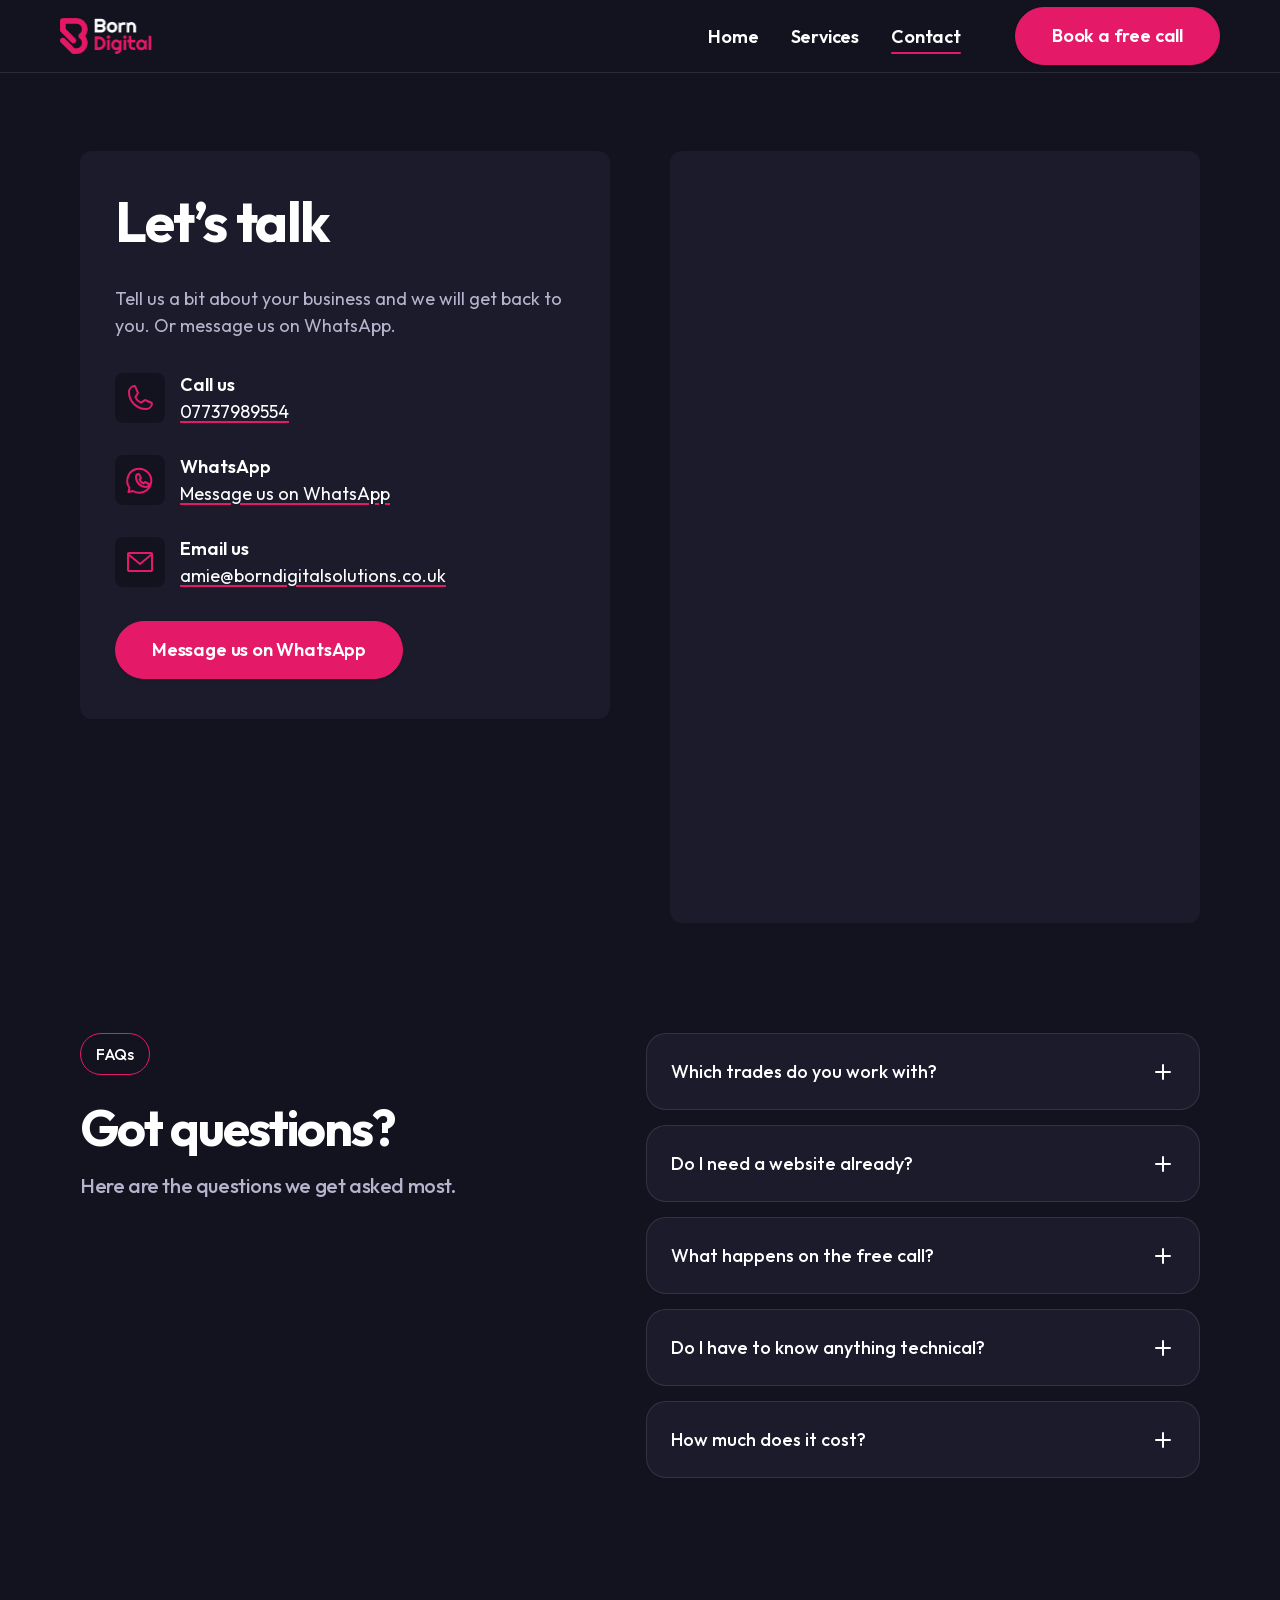
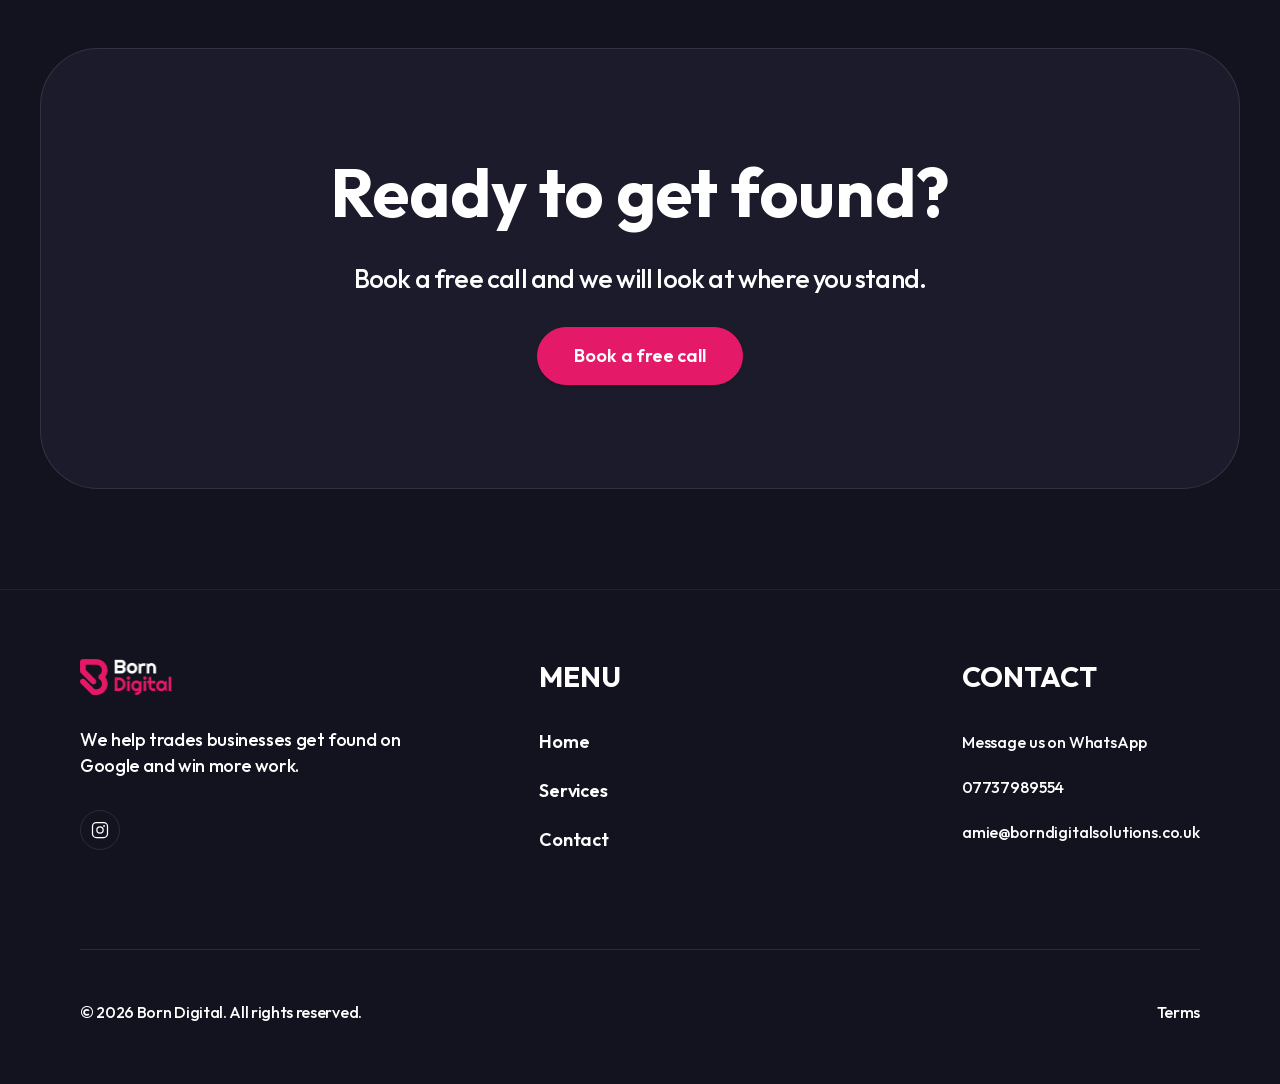
==== contact.html @ 39cf31b4 "Add files via upload" ====
<!doctype html>
<html lang="en-GB">
<head>
  <meta charset="utf-8">
  <meta name="viewport" content="width=device-width, initial-scale=1">
  <title>Contact | Born Digital</title>
  <meta name="description" content="Tell us a bit about your business and we will get back to you. Or message us on WhatsApp.">
  <link rel="canonical" href="https://borndigitalsolutions.co.uk/contact.html">
  <meta name="theme-color" content="#131320">

  <link rel="icon" href="favicon.ico" sizes="48x48">
  <link rel="icon" type="image/png" sizes="32x32" href="favicon-32x32.png">
  <link rel="icon" type="image/png" sizes="16x16" href="favicon-16x16.png">
  <link rel="apple-touch-icon" sizes="180x180" href="apple-touch-icon.png">
  <link rel="manifest" href="site.webmanifest">

  <meta property="og:type" content="website">
  <meta property="og:site_name" content="Born Digital">
  <meta property="og:locale" content="en_GB">
  <meta property="og:title" content="Contact | Born Digital">
  <meta property="og:description" content="Tell us a bit about your business and we will get back to you. Or message us on WhatsApp.">
  <meta property="og:url" content="https://borndigitalsolutions.co.uk/contact.html">
  <meta property="og:image" content="https://borndigitalsolutions.co.uk/images/og-image.png">
  <meta property="og:image:width" content="1200">
  <meta property="og:image:height" content="630">
  <meta property="og:image:alt" content="Born Digital logo on a navy background">
  <meta name="twitter:card" content="summary_large_image">
  <meta name="twitter:title" content="Contact | Born Digital">
  <meta name="twitter:description" content="Tell us a bit about your business and we will get back to you. Or message us on WhatsApp.">
  <meta name="twitter:image" content="https://borndigitalsolutions.co.uk/images/og-image.png">
  <meta name="twitter:image:alt" content="Born Digital logo on a navy background">

  <link rel="preload" href="fonts/outfit-latin.woff2" as="font" type="font/woff2" crossorigin>
  <link rel="stylesheet" href="css/style.css">
  <script>document.documentElement.classList.add("js");</script>
</head>
<body>
<a class="skip-link" href="#main">Skip to content</a>

<header class="site-header">
  <div class="site-header__bar">
    <a class="logo" href="index.html" aria-label="Born Digital home">
      <img src="images/logo-white.png" alt="Born Digital" width="95" height="36">
    </a>
    <nav class="site-nav" aria-label="Main">
      <ul class="site-nav__links">
          <li><a href="index.html">Home</a></li>
          <li><a href="services.html">Services</a></li>
          <li><a href="contact.html" aria-current="page">Contact</a></li>
      </ul>
      <a class="btn" href="contact.html">Book a free call</a>
    </nav>
    <button class="menu-toggle" type="button" aria-expanded="false" aria-controls="mobile-menu" aria-label="Open menu">
      <span></span><span></span><span></span>
    </button>
  </div>
  <nav class="mobile-menu" id="mobile-menu" aria-label="Main" hidden>
    <a href="index.html">Home</a>
          <a href="services.html">Services</a>
          <a href="contact.html" aria-current="page">Contact</a>
    <a class="btn" href="contact.html">Book a free call</a>
  </nav>
</header>

<main id="main">
  <section class="contact" aria-labelledby="contact-title">
    <div class="container contact__inner">
      <div class="contact-card reveal">
        <h1 id="contact-title">Let’s talk</h1>
        <p class="contact-card__intro">Tell us a bit about your business and we will get back to you. Or message us on WhatsApp.</p>
        <ul class="contact-list">
          <li>
            <span class="icon-chip"><svg class="icon" viewBox="0 0 256 256" aria-hidden="true" focusable="false"><path d="M92.5 124.8a83.6 83.6 0 0 0 39 38.9 8 8 0 0 0 7.9-.6l25-16.7a8 8 0 0 1 7.6-.7l46.8 20.1a8 8 0 0 1 4.8 8.3A48 48 0 0 1 176 216 136 136 0 0 1 40 80a48 48 0 0 1 41.9-47.6 8 8 0 0 1 8.3 4.8l20.1 46.9a8 8 0 0 1-.6 7.5L93 117a8 8 0 0 0-.5 7.8Z"/></svg></span>
            <span><strong>Call us</strong><a class="text-link" href="tel:+447737989554">07737989554</a></span>
          </li>
          <li>
            <span class="icon-chip"><svg class="icon" viewBox="0 0 256 256" aria-hidden="true" focusable="false"><path d="M72 216l-36 8 8-34A96 96 0 1 1 72 216Z"/><path d="M96 104a24 24 0 0 1 24-24l16 32-12 12a52 52 0 0 0 32 32l12-12 32 16a24 24 0 0 1-24 24 80 80 0 0 1-80-80Z"/></svg></span>
            <span><strong>WhatsApp</strong><a class="text-link" href="https://wa.me/447737989554" target="_blank" rel="noopener">Message us on WhatsApp</a></span>
          </li>
          <li>
            <span class="icon-chip"><svg class="icon" viewBox="0 0 256 256" aria-hidden="true" focusable="false"><rect x="32" y="56" width="192" height="144" rx="8"/><polyline points="224 64 128 144 32 64"/></svg></span>
            <span><strong>Email us</strong><a class="text-link" href="mailto:amie@borndigitalsolutions.co.uk">amie@borndigitalsolutions.co.uk</a></span>
          </li>
        </ul>
        <a class="btn" href="https://wa.me/447737989554" target="_blank" rel="noopener">Message us on WhatsApp</a>
      </div>
      <div class="form-panel reveal" id="form">
        <h2 class="visually-hidden">Send us your details</h2>
        <div class="form-embed">
<iframe src="https://api.leadconnectorhq.com/widget/form/FDfAB7ZY7MoPbOo5Hfqr" style="width:100%;height:100%;border:none;border-radius:8px" id="inline-FDfAB7ZY7MoPbOo5Hfqr" data-layout="{'id':'INLINE'}" data-trigger-type="alwaysShow" data-trigger-value="" data-activation-type="alwaysActivated" data-activation-value="" data-deactivation-type="neverDeactivate" data-deactivation-value="" data-form-name="Born Digital Contact Form" data-height="undefined" data-layout-iframe-id="inline-FDfAB7ZY7MoPbOo5Hfqr" data-form-id="FDfAB7ZY7MoPbOo5Hfqr" data-cookie-consent="true" data-cookie-consent-provider="auto" title="Born Digital Contact Form"></iframe>
<script src="https://link.msgsndr.com/js/form_embed.js"></script>
        </div>
      </div>
    </div>
  </section>

  <section class="faq" aria-labelledby="faq-title">
    <div class="container faq__inner">
      <div class="faq__head reveal">
        <span class="pill">FAQs</span>
        <h2 id="faq-title">Got questions?</h2>
        <p>Here are the questions we get asked most.</p>
      </div>
      <div class="accordion reveal">
        <div class="accordion__item">
          <h3>
            <button class="accordion__button" type="button" aria-expanded="true" aria-controls="contact-faq-1" id="contact-faq-btn-1">
              <span>Which trades do you work with?</span><span class="accordion__icon" aria-hidden="true"></span>
            </button>
          </h3>
          <div class="accordion__panel is-open" id="contact-faq-1" role="region" aria-labelledby="contact-faq-btn-1">
            <div><p>Mainly plumbers, heating engineers and electricians.</p></div>
          </div>
        </div>
        <div class="accordion__item">
          <h3>
            <button class="accordion__button" type="button" aria-expanded="true" aria-controls="contact-faq-2" id="contact-faq-btn-2">
              <span>Do I need a website already?</span><span class="accordion__icon" aria-hidden="true"></span>
            </button>
          </h3>
          <div class="accordion__panel is-open" id="contact-faq-2" role="region" aria-labelledby="contact-faq-btn-2">
            <div><p>No. If you have one that is not working for you, we can improve it. If you do not have one, we can build it.</p></div>
          </div>
        </div>
        <div class="accordion__item">
          <h3>
            <button class="accordion__button" type="button" aria-expanded="true" aria-controls="contact-faq-3" id="contact-faq-btn-3">
              <span>What happens on the free call?</span><span class="accordion__icon" aria-hidden="true"></span>
            </button>
          </h3>
          <div class="accordion__panel is-open" id="contact-faq-3" role="region" aria-labelledby="contact-faq-btn-3">
            <div><p>We talk about your business, your area and where enquiries are getting lost. You will know what to fix first, whether you work with us or not.</p></div>
          </div>
        </div>
        <div class="accordion__item">
          <h3>
            <button class="accordion__button" type="button" aria-expanded="true" aria-controls="contact-faq-4" id="contact-faq-btn-4">
              <span>Do I have to know anything technical?</span><span class="accordion__icon" aria-hidden="true"></span>
            </button>
          </h3>
          <div class="accordion__panel is-open" id="contact-faq-4" role="region" aria-labelledby="contact-faq-btn-4">
            <div><p>No. We handle the tech. You carry on doing what you are good at.</p></div>
          </div>
        </div>
        <div class="accordion__item">
          <h3>
            <button class="accordion__button" type="button" aria-expanded="true" aria-controls="contact-faq-5" id="contact-faq-btn-5">
              <span>How much does it cost?</span><span class="accordion__icon" aria-hidden="true"></span>
            </button>
          </h3>
          <div class="accordion__panel is-open" id="contact-faq-5" role="region" aria-labelledby="contact-faq-btn-5">
            <div><p>It depends on your trade and area. We will talk you through it on the call.</p></div>
          </div>
        </div>
      </div>
    </div>
  </section>

  <section class="cta" aria-labelledby="cta-title">
    <div class="cta__box reveal">
      <h2 id="cta-title">Ready to get found?</h2>
      <p>Book a free call and we will look at where you stand.</p>
      <a class="btn" href="contact.html">Book a free call</a>
    </div>
  </section>
</main>

<footer class="site-footer">
  <div class="container">
    <div class="site-footer__top">
      <div class="site-footer__brand">
        <a class="logo" href="index.html" aria-label="Born Digital home">
          <img src="images/logo-white.png" alt="Born Digital" width="95" height="36" loading="lazy">
        </a>
        <p>We help trades businesses get found on Google and win more work.</p>
        <a class="social-link" href="https://www.instagram.com/borndigitalsolutions/" target="_blank" rel="noopener" aria-label="Born Digital on Instagram (opens in a new tab)"><svg class="icon" viewBox="0 0 256 256" aria-hidden="true" focusable="false"><rect x="32" y="32" width="192" height="192" rx="48"/><circle cx="128" cy="128" r="40"/><circle cx="180" cy="76" r="4" fill="currentColor"/></svg></a>
      </div>
      <div class="site-footer__cols">
        <div class="footer-col">
          <h2>Menu</h2>
          <ul>
            <li><a href="index.html">Home</a></li>
            <li><a href="services.html">Services</a></li>
            <li><a href="contact.html">Contact</a></li>
          </ul>
        </div>
        <div class="footer-col footer-col--contact">
          <h2>Contact</h2>
          <ul>
            <li><a href="https://wa.me/447737989554" target="_blank" rel="noopener">Message us on WhatsApp</a></li>
            <li><a href="tel:+447737989554">07737989554</a></li>
            <li><a href="mailto:amie@borndigitalsolutions.co.uk">amie@borndigitalsolutions.co.uk</a></li>
          </ul>
        </div>
      </div>
    </div>
    <div class="site-footer__bottom">
      <p>&copy; 2026 Born Digital. All rights reserved.</p>
      <ul class="site-footer__legal">
        <li><a href="terms.html">Terms</a></li>
      </ul>
    </div>
  </div>
</footer>

<script src="js/main.js" defer></script>
</body>
</html>
---- css/style.css ----
/* ==========================================================================
   Born Digital
   Colours and fonts first, then layout, components and pages.
   ========================================================================== */

:root {
  /* Brand colours */
  --navy: #131320;          /* main background */
  --navy-light: #1b1b2b;    /* cards and alternate sections */
  --pink: #e41967;          /* buttons, accents, highlights */
  --pink-hover: #c4145a;    /* button hover */
  --pink-soft: rgba(228, 25, 103, 0.14); /* icon chips and tinted panels */
  --cream: #f6f3ef;         /* light text areas */
  --white: #ffffff;         /* main text */
  --muted: #b8b3cc;         /* secondary text on navy */
  --border: rgba(255, 255, 255, 0.1);

  /* Layout */
  --content-max: 1280px;
  --gutter: 80px;
  --header-height: 72px;

  /* Type */
  --font: "Outfit", system-ui, -apple-system, "Segoe UI", sans-serif;

  /* Motion */
  --ease: cubic-bezier(0.22, 1, 0.36, 1);
}

/* Outfit, self-hosted (variable font, weights 100 to 900) */
@font-face {
  font-family: "Outfit";
  font-style: normal;
  font-weight: 100 900;
  font-display: swap;
  src: url("../fonts/outfit-latin.woff2") format("woff2");
  unicode-range: U+0000-00FF, U+0131, U+0152-0153, U+02BB-02BC, U+02C6, U+02DA, U+02DC, U+0304, U+0308, U+0329, U+2000-206F, U+20AC, U+2122, U+2191, U+2193, U+2212, U+2215, U+FEFF, U+FFFD;
}
@font-face {
  font-family: "Outfit";
  font-style: normal;
  font-weight: 100 900;
  font-display: swap;
  src: url("../fonts/outfit-latin-ext.woff2") format("woff2");
  unicode-range: U+0100-02BA, U+02BD-02C5, U+02C7-02CC, U+02CE-02D7, U+02DD-02FF, U+1D00-1DBF, U+1E00-1E9F, U+1EF2-1EFF, U+2020, U+20A0-20AB, U+20AD-20C4, U+2113, U+2C60-2C7F, U+A720-A7FF;
}

/* ---------- Base ---------- */

*,
*::before,
*::after { box-sizing: border-box; }

html {
  -webkit-text-size-adjust: 100%;
  scroll-padding-top: calc(var(--header-height) + 16px);
}

body {
  margin: 0;
  background: var(--navy);
  color: var(--white);
  font-family: var(--font);
  font-size: 18px;
  line-height: 1.5;
  -webkit-font-smoothing: antialiased;
  -moz-osx-font-smoothing: grayscale;
  overflow-x: hidden;
}

img,
svg { display: block; max-width: 100%; }

h1, h2, h3, p, ul { margin: 0; }
ul { padding: 0; list-style: none; }

a { color: inherit; }

:focus-visible {
  outline: 3px solid var(--cream);
  outline-offset: 3px;
  border-radius: 6px;
}

.icon {
  width: 1em;
  height: 1em;
  flex: none;
  fill: none;
  stroke: currentColor;
  stroke-width: 16;
  stroke-linecap: round;
  stroke-linejoin: round;
}

.visually-hidden {
  position: absolute !important;
  width: 1px;
  height: 1px;
  overflow: hidden;
  clip: rect(0 0 0 0);
  white-space: nowrap;
}

.skip-link {
  position: absolute;
  left: 16px;
  top: -100px;
  z-index: 100;
  padding: 12px 20px;
  border-radius: 39px;
  background: var(--pink);
  color: var(--white);
  font-weight: 600;
  text-decoration: none;
}
.skip-link:focus { top: 12px; }

.container {
  width: 100%;
  max-width: calc(var(--content-max) + var(--gutter) * 2);
  margin: 0 auto;
  padding-left: var(--gutter);
  padding-right: var(--gutter);
}

/* ---------- Buttons ---------- */

.btn {
  display: inline-flex;
  align-items: center;
  justify-content: center;
  gap: 10px;
  padding: 16px 36px;
  border: 1px solid var(--pink);
  border-radius: 39px;
  background: var(--pink);
  color: var(--white);
  font: 600 18px/24px var(--font);
  letter-spacing: -0.01em;
  text-decoration: none;
  white-space: nowrap;
  box-shadow: 0 1px 2px rgba(3, 3, 13, 0.03), 0 1px 3px rgba(3, 3, 13, 0.1);
  transition: background-color 0.25s var(--ease), border-color 0.25s var(--ease), transform 0.25s var(--ease);
  cursor: pointer;
}
.btn:hover {
  background: var(--pink-hover);
  border-color: var(--pink-hover);
}
.btn:active { transform: scale(0.98); }

.btn--secondary {
  background: var(--navy-light);
  border-color: var(--border);
}
.btn--secondary:hover {
  background: var(--navy-light);
  border-color: var(--pink);
}

.btn-row {
  display: flex;
  flex-wrap: wrap;
  justify-content: center;
  gap: 12px;
}

/* ---------- Pill label ---------- */

.pill {
  display: inline-flex;
  align-items: center;
  padding: 12px 15px;
  border: 1px solid var(--pink);
  border-radius: 60px;
  color: var(--white);
  font-size: 16px;
  font-weight: 500;
  line-height: 1;
  letter-spacing: -0.02em;
}

/* ---------- Header ---------- */

.site-header {
  position: sticky;
  top: 0;
  z-index: 50;
  background: var(--navy);
  border-bottom: 1px solid var(--border);
}

.site-header__bar {
  display: flex;
  align-items: center;
  justify-content: space-between;
  gap: 24px;
  height: var(--header-height);
  padding: 0 60px;
  max-width: 1440px;
  margin: 0 auto;
}

.logo { display: inline-flex; border-radius: 6px; }
.logo img { height: 36px; width: auto; }

.site-nav {
  display: flex;
  align-items: center;
  gap: 54px;
}
.site-nav__links {
  display: flex;
  gap: 32px;
}
.site-nav__links a {
  position: relative;
  font-size: 18px;
  font-weight: 600;
  letter-spacing: -0.01em;
  text-decoration: none;
  padding: 4px 0;
}
.site-nav__links a::after {
  content: "";
  position: absolute;
  left: 0;
  right: 0;
  bottom: -2px;
  height: 2px;
  border-radius: 2px;
  background: var(--pink);
  transform: scaleX(0);
  transform-origin: left;
  transition: transform 0.3s var(--ease);
}
.site-nav__links a:hover::after,
.site-nav__links a[aria-current="page"]::after { transform: scaleX(1); }

.menu-toggle {
  display: none;
  position: relative;
  width: 40px;
  height: 40px;
  padding: 0;
  border: 1px solid var(--border);
  border-radius: 8px;
  background: var(--navy-light);
  cursor: pointer;
}
.menu-toggle span {
  position: absolute;
  left: 11px;
  right: 11px;
  height: 2px;
  border-radius: 2px;
  background: var(--white);
  transition: transform 0.3s var(--ease), opacity 0.2s;
}
.menu-toggle span:nth-child(1) { top: 13px; }
.menu-toggle span:nth-child(2) { top: 19px; }
.menu-toggle span:nth-child(3) { top: 25px; }
.menu-toggle[aria-expanded="true"] span:nth-child(1) { transform: translateY(6px) rotate(45deg); }
.menu-toggle[aria-expanded="true"] span:nth-child(2) { opacity: 0; }
.menu-toggle[aria-expanded="true"] span:nth-child(3) { transform: translateY(-6px) rotate(-45deg); }

.mobile-menu {
  position: fixed;
  inset: var(--header-height) 0 0 0;
  z-index: 49;
  display: flex;
  flex-direction: column;
  align-items: stretch;
  padding: 40px 0;
  background: var(--navy);
  overflow-y: auto;
}
.mobile-menu[hidden] { display: none; }
.mobile-menu a:not(.btn) {
  display: block;
  padding: 24px 20px;
  border-bottom: 1px solid var(--border);
  font-size: 40px;
  font-weight: 700;
  line-height: 1;
  letter-spacing: 0.01em;
  text-align: center;
  text-transform: uppercase;
  text-decoration: none;
}
.mobile-menu a:not(.btn)[aria-current="page"] { color: var(--pink); }
.mobile-menu .btn { align-self: center; margin-top: 40px; }

/* ---------- Hero ---------- */

.hero {
  display: flex;
  align-items: center;
  justify-content: center;
  min-height: calc(800px - var(--header-height));
  padding: 60px 0 80px;
  text-align: center;
}
.hero__content {
  display: flex;
  flex-direction: column;
  align-items: center;
  gap: 26px;
}
.hero__title {
  font-size: 72px;
  font-weight: 700;
  line-height: 1.05;
  letter-spacing: -0.03em;
}
.hero__title .line { display: block; }
.highlight {
  display: inline-block;
  padding: 0.02em 0.26em 0.1em;
  border-radius: 999px;
  background: var(--pink);
  color: var(--white);
  font-size: 0.92em;
  line-height: 1.1;
}
.hero__text {
  max-width: 760px;
  color: var(--muted);
  font-size: 22px;
  font-weight: 500;
  line-height: 1.3;
  letter-spacing: -0.01em;
  text-wrap: pretty;
}
.hero--compact .hero__text { max-width: 420px; }
.hero .btn-row { margin-top: 6px; }

/* ---------- Sections ---------- */

.section { padding: 60px 0 40px; }
.section--alt { background: var(--navy-light); }

.section-head {
  display: flex;
  flex-direction: column;
  align-items: flex-start;
  gap: 24px;
  margin-bottom: 76px;
}
.section-head__row {
  display: flex;
  align-items: flex-end;
  justify-content: space-between;
  gap: 16px;
  width: 100%;
}
.section-head h2 {
  max-width: 500px;
  font-size: 56px;
  font-weight: 700;
  line-height: 1.25;
  letter-spacing: -0.02em;
}
.section-head p {
  max-width: 550px;
  color: var(--muted);
  font-size: 20px;
  font-weight: 500;
  line-height: 1.4;
  letter-spacing: -0.02em;
  text-align: right;
  text-wrap: pretty;
}

/* ---------- Home: service cards (tilted 2x2) ---------- */

.offer-grid {
  display: grid;
  grid-template-columns: repeat(2, 1fr);
  gap: 53px 32px;
  padding: 0 20px;
}
.offer-card {
  display: flex;
  flex-direction: column;
  align-items: flex-start;
  padding: 37px 30px 45px;
  border: 1px solid var(--border);
  border-radius: 20px;
  background: var(--navy-light);
  box-shadow: 0 30px 50px rgba(0, 0, 0, 0.25);
  text-decoration: none;
  transform: rotate(var(--tilt, 0deg));
  transition: transform 0.4s var(--ease), border-color 0.3s var(--ease);
}
.offer-card:hover {
  border-color: rgba(228, 25, 103, 0.5);
  transform: rotate(var(--tilt, 0deg)) translateY(-6px);
}
.offer-card:nth-child(1) { --tilt: -4deg; }
.offer-card:nth-child(3) { --tilt: 4deg; }
.offer-card:nth-child(4) { --tilt: 4deg; }

.icon-chip {
  display: inline-flex;
  align-items: center;
  justify-content: center;
  border-radius: 12px;
  background: var(--pink-soft);
  color: var(--pink);
}
.offer-card .icon-chip { width: 56px; height: 56px; font-size: 32px; }
.offer-card h3 {
  margin-top: 34px;
  font-size: 26px;
  font-weight: 700;
  line-height: 1;
  letter-spacing: -0.02em;
}
.offer-card p {
  margin-top: 17px;
  color: var(--muted);
  font-size: 18px;
  line-height: 1.4;
  letter-spacing: -0.02em;
}

/* ---------- Home: how it works ---------- */

.steps {
  display: grid;
  grid-template-columns: repeat(3, 1fr);
  gap: 53px 34px;
  padding-top: 60px;
}
.step {
  position: relative;
  display: flex;
  flex-direction: column;
  min-height: 531px;
  padding: 17px 17px 40px;
  border-radius: 39px;
  background: var(--navy-light);
  transform: rotate(var(--tilt, 0deg));
}
.step:nth-child(1) { --tilt: -2deg; }
.step:nth-child(3) { --tilt: 2deg; }

/* Number tab with curved shoulders */
.step__tab {
  position: absolute;
  left: 50%;
  bottom: 100%;
  width: 112px;
  height: 55px;
  margin-bottom: -1px;
  transform: translateX(-50%);
  display: flex;
  align-items: center;
  justify-content: center;
  border-radius: 22px 22px 0 0;
  background: var(--navy-light);
  color: var(--pink);
  font-size: 24px;
  font-weight: 600;
}
.step__tab::before,
.step__tab::after {
  content: "";
  position: absolute;
  bottom: 0;
  width: 24px;
  height: 24px;
}
.step__tab::before {
  right: 100%;
  background: radial-gradient(circle at 0 0, transparent 23.5px, var(--navy-light) 24px);
}
.step__tab::after {
  left: 100%;
  background: radial-gradient(circle at 100% 0, transparent 23.5px, var(--navy-light) 24px);
}

.mock {
  display: flex;
  height: 290px;
  padding: 14px;
  border-radius: 28px;
  background: var(--pink-soft);
}
.mock__ui {
  display: flex;
  flex: 1;
  flex-direction: column;
  gap: 11px;
  padding: 14px 16px;
  border: 1px solid var(--border);
  border-radius: 22px;
  background: var(--navy-light);
  font-size: 13px;
  line-height: 1.3;
  overflow: hidden;
}
.mock__head {
  display: flex;
  align-items: center;
  justify-content: space-between;
  min-height: 28px;
}
.mock__title {
  display: flex;
  align-items: center;
  gap: 8px;
  font-size: 15px;
  font-weight: 600;
}
.mock__title .icon { color: var(--pink); font-size: 20px; }
.mock__divider { height: 1px; background: var(--border); flex: none; }
.mock__label { color: var(--muted); font-size: 12px; }
.mock__row {
  display: flex;
  align-items: center;
  justify-content: space-between;
  gap: 10px;
}
.mock__row-name {
  display: flex;
  align-items: center;
  gap: 8px;
  font-weight: 500;
}
.mock__row-name .icon { color: var(--pink); font-size: 20px; }
.mock__bar {
  height: 22px;
  border-radius: 8px;
  background: var(--pink-soft);
}
.mock__badge {
  display: inline-flex;
  align-items: center;
  gap: 6px;
  padding: 3px 9px;
  border-radius: 20px;
  background: var(--pink-soft);
  color: var(--cream);
  font-size: 11px;
  font-weight: 500;
}
.mock__badge::before {
  content: "";
  width: 5px;
  height: 5px;
  border-radius: 50%;
  background: var(--pink);
}
.mock__placeholder {
  width: 50px;
  height: 25px;
  border-radius: 20px;
  background: var(--pink-soft);
}
.mock__button {
  display: flex;
  align-items: center;
  justify-content: center;
  gap: 12px;
  margin-top: auto;
  padding: 9px 16px;
  border-radius: 8px;
  background: var(--pink);
  font-weight: 500;
}
.mock__button .icon { font-size: 16px; fill: currentColor; stroke: none; }
.mock__person {
  display: flex;
  align-items: center;
  gap: 10px;
}
.mock__person .icon-chip { width: 30px; height: 30px; border-radius: 8px; font-size: 18px; }
.mock__person strong { display: block; font-size: 13px; font-weight: 600; }
.mock__person small { display: block; color: var(--muted); font-size: 11px; }
.mock__action {
  display: inline-flex;
  padding: 6px;
  border-radius: 8px;
  background: var(--pink-soft);
  color: var(--cream);
  font-size: 16px;
}
.mock__progress {
  display: flex;
  align-items: center;
  gap: 10px;
}
.mock__progress .icon { color: var(--pink); font-size: 22px; }
.mock__track {
  flex: 1;
  max-width: 75%;
  height: 19px;
  border-radius: 10px;
  background: var(--pink-soft);
  overflow: hidden;
}
.mock__fill { width: 81%; height: 100%; border-radius: 10px; background: var(--pink); }
.mock__muted-icon { color: var(--muted); font-size: 18px; }
.mock__empty-check {
  width: 20px;
  height: 20px;
  border: 1.5px solid var(--border);
  border-radius: 50%;
}

.step__text {
  display: flex;
  flex-direction: column;
  gap: 18px;
  padding: 26px 14px 0;
  text-align: center;
}
.step__text h3 {
  font-size: 30px;
  font-weight: 700;
  line-height: 1.15;
  letter-spacing: -0.02em;
}
.step__text p {
  color: var(--cream);
  font-size: 16px;
  line-height: 1.45;
}

/* ---------- Home: about ---------- */

.about {
  padding: 100px 0;
  text-align: center;
}
.about__inner {
  display: flex;
  flex-direction: column;
  align-items: center;
  gap: 40px;
}
.about__head {
  display: flex;
  flex-direction: column;
  align-items: center;
  gap: 24px;
}
.about h2 {
  font-size: 40px;
  font-weight: 700;
  line-height: 1.1;
  letter-spacing: -0.02em;
}
.about p {
  max-width: 619px;
  margin-top: -8px;
  color: var(--muted);
  font-size: 20px;
  font-weight: 500;
  line-height: 1.4;
  letter-spacing: -0.02em;
}

/* ---------- FAQ ---------- */

.faq { padding: 60px 0 50px; }
.faq__inner {
  display: grid;
  grid-template-columns: 1fr 1fr;
  gap: 12px;
  align-items: start;
}
.faq__head {
  display: flex;
  flex-direction: column;
  align-items: flex-start;
  gap: 20px;
}
.faq__head h2 {
  font-size: 50px;
  font-weight: 700;
  line-height: 1.3;
  letter-spacing: -2px;
}
.faq__head p {
  max-width: 619px;
  margin-top: -8px;
  color: var(--muted);
  font-size: 20px;
  font-weight: 500;
  line-height: 1.4;
  letter-spacing: -0.02em;
}

.accordion {
  display: flex;
  flex-direction: column;
  gap: 15px;
}
.accordion__item {
  border: 1px solid var(--border);
  border-radius: 20px;
  background: var(--navy-light);
  transition: border-color 0.3s var(--ease);
}
.accordion__item:has(.accordion__button[aria-expanded="true"]) { border-color: rgba(228, 25, 103, 0.45); }
.accordion__item h3 { font: inherit; }
.accordion__button {
  display: flex;
  align-items: flex-start;
  justify-content: space-between;
  gap: 20px;
  width: 100%;
  padding: 24px;
  border: 0;
  border-radius: 20px;
  background: none;
  color: var(--white);
  font: 500 18px/1.5 var(--font);
  text-align: left;
  cursor: pointer;
}
.accordion__icon {
  position: relative;
  flex: none;
  width: 24px;
  height: 24px;
  margin-top: 2px;
}
.accordion__icon::before,
.accordion__icon::after {
  content: "";
  position: absolute;
  left: 4px;
  right: 4px;
  top: 11px;
  height: 2px;
  border-radius: 2px;
  background: var(--white);
  transition: transform 0.3s var(--ease);
}
.accordion__icon::after { transform: rotate(90deg); }
.accordion__button[aria-expanded="true"] .accordion__icon::after { transform: rotate(0deg); }

.accordion__panel {
  display: grid;
  grid-template-rows: 0fr;
  transition: grid-template-rows 0.35s var(--ease);
}
.accordion__panel.is-open { grid-template-rows: 1fr; }
.accordion__panel > div { overflow: hidden; }
.accordion__panel p {
  margin: 0 24px 24px;
  padding-top: 20px;
  border-top: 1px solid var(--border);
  color: var(--muted);
  font-size: 18px;
  font-weight: 500;
  line-height: 1.5;
}

/* ---------- Closing call to action ---------- */

.cta { padding: 120px 20px 100px; }
.cta__box {
  display: flex;
  flex-direction: column;
  align-items: center;
  gap: 28px;
  max-width: 1200px;
  margin: 0 auto;
  padding: 103px 40px;
  border: 1px solid var(--border);
  border-radius: 58px;
  background: var(--navy-light);
  text-align: center;
}
.cta h2 {
  font-size: 68px;
  font-weight: 700;
  line-height: 1.2;
  letter-spacing: -0.1px;
}
.cta p {
  max-width: 65%;
  font-size: 26px;
  font-weight: 500;
  line-height: 1.3;
  letter-spacing: -0.8px;
}
.cta .btn { margin-top: 4px; }

/* ---------- Footer ---------- */

.site-footer {
  padding: 69px 0 60px;
  border-top: 1px solid rgba(228, 25, 103, 0.2);
}
.site-footer__top {
  display: flex;
  justify-content: space-between;
  gap: 40px;
}
.site-footer__brand {
  display: flex;
  flex-direction: column;
  align-items: flex-start;
  gap: 32px;
  max-width: 348px;
}
.site-footer__brand p {
  font-size: 18px;
  font-weight: 500;
  line-height: 1.4;
  letter-spacing: -0.02em;
}
.social-link {
  display: inline-flex;
  align-items: center;
  justify-content: center;
  width: 40px;
  height: 40px;
  border: 1px solid var(--border);
  border-radius: 50%;
  font-size: 20px;
  transition: border-color 0.25s var(--ease), color 0.25s var(--ease);
}
.social-link:hover { border-color: var(--pink); color: var(--pink); }

.site-footer__cols {
  display: flex;
  justify-content: space-between;
  gap: 40px;
  width: 59%;
}
.footer-col h2 {
  margin-bottom: 32px;
  font-size: 28px;
  font-weight: 700;
  line-height: 1.3;
  text-transform: uppercase;
}
.footer-col ul {
  display: flex;
  flex-direction: column;
  gap: 22px;
}
.footer-col a {
  font-size: 18px;
  font-weight: 600;
  letter-spacing: -0.01em;
  text-decoration: none;
}
.footer-col a:hover { text-decoration: underline; text-decoration-color: var(--pink); text-underline-offset: 4px; }
.footer-col--contact ul { gap: 18px; }
.footer-col--contact a { font-size: 16px; font-weight: 500; }

.site-footer__bottom {
  display: flex;
  flex-wrap: wrap;
  justify-content: space-between;
  gap: 16px 40px;
  margin-top: 96px;
  padding-top: 50px;
  border-top: 1px solid var(--border);
  font-size: 16px;
  font-weight: 500;
  letter-spacing: -0.02em;
}
.site-footer__legal {
  display: flex;
  gap: 24px;
}
.site-footer__legal a { text-decoration: none; }
.site-footer__legal a:hover { text-decoration: underline; text-decoration-color: var(--pink); text-underline-offset: 4px; }

/* ---------- Services page: compact cards ---------- */

.service-grid {
  display: grid;
  grid-template-columns: repeat(2, 1fr);
  gap: 24px;
}
.service-card {
  display: flex;
  flex-direction: column;
  align-items: flex-start;
  gap: 20px;
  padding: 32px;
  border: 1px solid var(--border);
  border-radius: 24px;
  background: var(--navy-light);
}
.service-card .icon-chip { width: 52px; height: 52px; font-size: 32px; }
.service-card__text { display: flex; flex-direction: column; gap: 10px; }
.service-card h3 {
  font-size: 28px;
  font-weight: 700;
  line-height: 1.15;
  letter-spacing: -0.02em;
}
.service-card p {
  color: var(--muted);
  font-size: 18px;
  line-height: 1.45;
  letter-spacing: -0.01em;
  text-wrap: pretty;
}
.ticks {
  display: flex;
  flex-direction: column;
  gap: 10px;
}
.ticks li {
  display: flex;
  align-items: flex-start;
  gap: 10px;
  color: var(--cream);
  font-size: 16px;
  font-weight: 500;
  line-height: 1.4;
  letter-spacing: -0.01em;
}
.ticks .icon { margin-top: 1px; color: var(--pink); font-size: 20px; }

/* ---------- Contact page ---------- */

.contact { padding: 78px 0 50px; }
.contact__inner {
  display: grid;
  grid-template-columns: 1fr 1fr;
  gap: 60px;
  align-items: start;
}
.contact-card {
  display: flex;
  flex-direction: column;
  align-items: flex-start;
  gap: 32px;
  padding: 40px 35px;
  border-radius: 12px;
  background: var(--navy-light);
}
.contact-card h1 {
  font-size: 56px;
  font-weight: 700;
  line-height: 1.1;
  letter-spacing: -0.03em;
}
.contact-card__intro {
  color: var(--muted);
  font-size: 18px;
  line-height: 1.5;
}
.contact-list {
  display: flex;
  flex-direction: column;
  gap: 28px;
}
.contact-list li {
  display: flex;
  align-items: center;
  gap: 15px;
}
.contact-list .icon-chip {
  padding: 9px;
  border-radius: 8px;
  background: var(--navy);
  font-size: 32px;
}
.contact-list strong {
  display: block;
  font-size: 18px;
  font-weight: 600;
}
.text-link {
  color: var(--white);
  text-decoration: underline;
  text-decoration-color: var(--pink);
  text-decoration-thickness: 1.5px;
  text-underline-offset: 3px;
  overflow-wrap: anywhere;
}
.text-link:hover { color: var(--cream); text-decoration-color: var(--white); }

.form-panel {
  padding: 46px 36px;
  border-radius: 12px;
  background: var(--navy-light);
}
.form-embed {
  height: 680px;
}
.form-embed iframe { display: block; }

/* ---------- Legal pages ---------- */

.legal-hero {
  padding: 100px 0 40px;
  text-align: center;
}
.legal-hero .container {
  display: flex;
  flex-direction: column;
  align-items: center;
  gap: 24px;
}
.legal-hero h1 {
  font-size: 64px;
  font-weight: 700;
  line-height: 1.05;
  letter-spacing: -0.03em;
}
.legal-hero p { color: var(--muted); font-size: 18px; }

.prose {
  max-width: 820px;
  margin: 0 auto;
  padding: 48px 56px;
  border: 1px solid var(--border);
  border-radius: 24px;
  background: var(--navy-light);
}
.prose h2 {
  margin: 40px 0 14px;
  font-size: 28px;
  font-weight: 700;
  line-height: 1.2;
  letter-spacing: -0.02em;
}
.prose h2:first-child { margin-top: 0; }
.prose p,
.prose li {
  color: var(--cream);
  font-size: 18px;
  line-height: 1.6;
}
.prose p + p,
.prose p + ul,
.prose ul + p { margin-top: 14px; }
.prose ul {
  display: flex;
  flex-direction: column;
  gap: 8px;
  padding-left: 22px;
  list-style: disc;
}
.prose li::marker { color: var(--pink); }
.prose strong { color: var(--white); }
.prose a {
  color: var(--white);
  text-decoration-color: var(--pink);
  text-underline-offset: 3px;
  overflow-wrap: anywhere;
}
.legal-page { padding-bottom: 20px; }

/* ---------- Scroll reveal (only when JS runs and motion is allowed) ---------- */

@media (prefers-reduced-motion: no-preference) {
  .js .reveal {
    opacity: 0;
    translate: 0 28px;
    transition: opacity 0.8s var(--ease), translate 0.8s var(--ease);
  }
  .js .reveal.is-visible {
    opacity: 1;
    translate: 0 0;
  }
  .js .hero .reveal { transition-duration: 1s; }
}

@media (prefers-reduced-motion: reduce) {
  *,
  *::before,
  *::after {
    transition-duration: 0.01ms !important;
    animation-duration: 0.01ms !important;
    scroll-behavior: auto !important;
  }
}

/* ==========================================================================
   Responsive
   Breakpoints follow the Framer project: desktop 1200+, tablet 810 to 1199,
   phone below 810.
   ========================================================================== */

@media (max-width: 1439px) {
  .hero__title { font-size: 68px; }
}

@media (max-width: 1199px) {
  :root { --gutter: 40px; }

  .site-header__bar { padding: 0 var(--gutter); }
  .site-nav { display: none; }
  .menu-toggle { display: block; }

  .hero__title { font-size: 56px; }
  .hero__text { font-size: 20px; }

  .section-head { gap: 15px; margin-bottom: 64px; }
  .section-head h2 { max-width: 350px; font-size: 42px; line-height: 1.35; }
  .section-head p { font-size: 16px; }

  .offer-grid { gap: 40px 24px; padding: 0; }
  .offer-card:nth-child(1) { --tilt: 4deg; }
  .offer-card:nth-child(2) { --tilt: -4deg; }
  .offer-card:nth-child(3) { --tilt: 0deg; }

  .steps { gap: 53px 16px; }
  .step { min-height: 452px; padding: 17px 12px 40px; border-radius: 32px; }
  .mock { height: auto; min-height: 250px; padding: 10px; }
  .mock__ui { padding: 12px; font-size: 12px; }
  .step__text h3 { font-size: 24px; }
  .step__text p { font-size: 15px; }

  .about { padding: 80px 0; }

  .faq { padding: 20px 0 0; }
  .faq__inner { grid-template-columns: 1fr; gap: 59px; padding-top: 32px; padding-bottom: 32px; }

  .cta h2 { font-size: 56px; }
  .cta p { max-width: 80%; font-size: 22px; }

  .site-footer { padding: 60px 0 50px; }
  .site-footer__top { flex-direction: column; gap: 48px; }
  .site-footer__cols { width: 100%; }

  .contact__inner { grid-template-columns: 1fr; gap: 40px; }
  .form-embed { height: 680px; }
}

@media (max-width: 1023px) {
  :root { --gutter: 36px; }
}

@media (max-width: 809px) {
  :root { --gutter: 20px; }

  body { font-size: 16px; }

  .btn { padding: 14px 28px; font-size: 16px; }
  .pill { padding: 9px 13px; font-size: 14px; }

  .mobile-menu a:not(.btn) { font-size: 32px; padding: 20px; }

  .hero { min-height: 0; padding: 63px 0 70px; }
  .hero__content { gap: 16px; }
  .hero__title { font-size: 36px; }
  .hero__text { font-size: 16px; }
  .hero .btn-row { gap: 10px; margin-top: 4px; }
  .hero .btn { padding: 12px 20px; font-size: 15px; }

  .section { padding: 40px 0 30px; }
  .section-head { align-items: center; gap: 16px; margin-bottom: 46px; text-align: center; }
  .section-head__row { flex-direction: column; align-items: center; gap: 14px; }
  .section-head h2 { max-width: none; font-size: 32px; line-height: 1.2; }
  .section-head p { font-size: 17px; line-height: 1.3; text-align: center; }

  .offer-grid { grid-template-columns: 1fr; gap: 28px; padding: 0 6px; }
  .offer-card { padding: 28px 24px 32px; }
  .offer-card:nth-child(odd) { --tilt: -2deg; }
  .offer-card:nth-child(even) { --tilt: 2deg; }
  .offer-card h3 { margin-top: 24px; font-size: 24px; }
  .offer-card p { font-size: 16px; }

  .steps { grid-template-columns: 1fr; gap: 95px; }
  .step,
  .step:nth-child(1),
  .step:nth-child(3) { --tilt: 0deg; min-height: 0; padding: 17px 17px 32px; border-radius: 39px; }
  .mock { min-height: 270px; padding: 14px; }
  .mock__ui { padding: 14px 16px; font-size: 13px; }
  .step__text h3 { font-size: 26px; }
  .step__text p { font-size: 15px; }

  .about { padding: 60px 0; }
  .about__inner { gap: 32px; }
  .about__head { gap: 16px; }
  .about h2 { font-size: 32px; }
  .about p { font-size: 17px; line-height: 1.35; }

  .faq { padding: 40px 0 30px; }
  .faq__inner { gap: 46px; padding-top: 0; padding-bottom: 0; }
  .faq__head { align-items: center; text-align: center; }
  .faq__head h2 { font-size: 34px; letter-spacing: -1px; }
  .faq__head p { font-size: 17px; }
  .accordion { gap: 12px; }
  .accordion__item,
  .accordion__button { border-radius: 16px; }
  .accordion__button { padding: 18px; font-size: 16px; }
  .accordion__panel p { margin: 0 18px 18px; padding-top: 16px; font-size: 16px; }

  .cta { padding: 60px 20px 70px; }
  .cta__box { gap: 20px; padding: 60px 20px; border-radius: 32px; }
  .cta h2 { font-size: 34px; }
  .cta p { max-width: none; font-size: 17px; letter-spacing: -0.3px; }

  .site-footer { padding: 50px 0 40px; }
  .site-footer__cols { flex-direction: column; gap: 40px; }
  .footer-col h2 { margin-bottom: 20px; font-size: 24px; }
  .footer-col ul { gap: 16px; }
  .site-footer__bottom { flex-direction: column; margin-top: 48px; padding-top: 30px; font-size: 14px; }

  .service-grid { grid-template-columns: 1fr; gap: 16px; }
  .service-card { padding: 24px; gap: 16px; }
  .service-card h3 { font-size: 24px; }
  .service-card p { font-size: 16px; }

  .contact { padding: 40px 0 30px; }
  .contact-card { gap: 24px; padding: 28px 22px; }
  .contact-card h1 { font-size: 40px; }
  .contact-card__intro { font-size: 16px; }
  .contact-list { gap: 20px; }
  .contact-list .icon-chip { font-size: 26px; padding: 8px; }
  .contact-list strong { font-size: 16px; }
  .contact-list .text-link { font-size: 15px; }
  .form-panel { padding: 0; background: transparent; }
  .form-embed { height: 720px; }

  .legal-hero { padding: 60px 0 24px; }
  .legal-hero h1 { font-size: 40px; }
  .legal-hero p { font-size: 16px; }
  .prose { padding: 28px 22px; border-radius: 20px; }
  .prose h2 { margin-top: 32px; font-size: 22px; }
  .prose p,
  .prose li { font-size: 16px; }
}

@media (max-width: 380px) {
  .hero__title { font-size: 32px; }
  .contact-card h1 { font-size: 36px; }
}
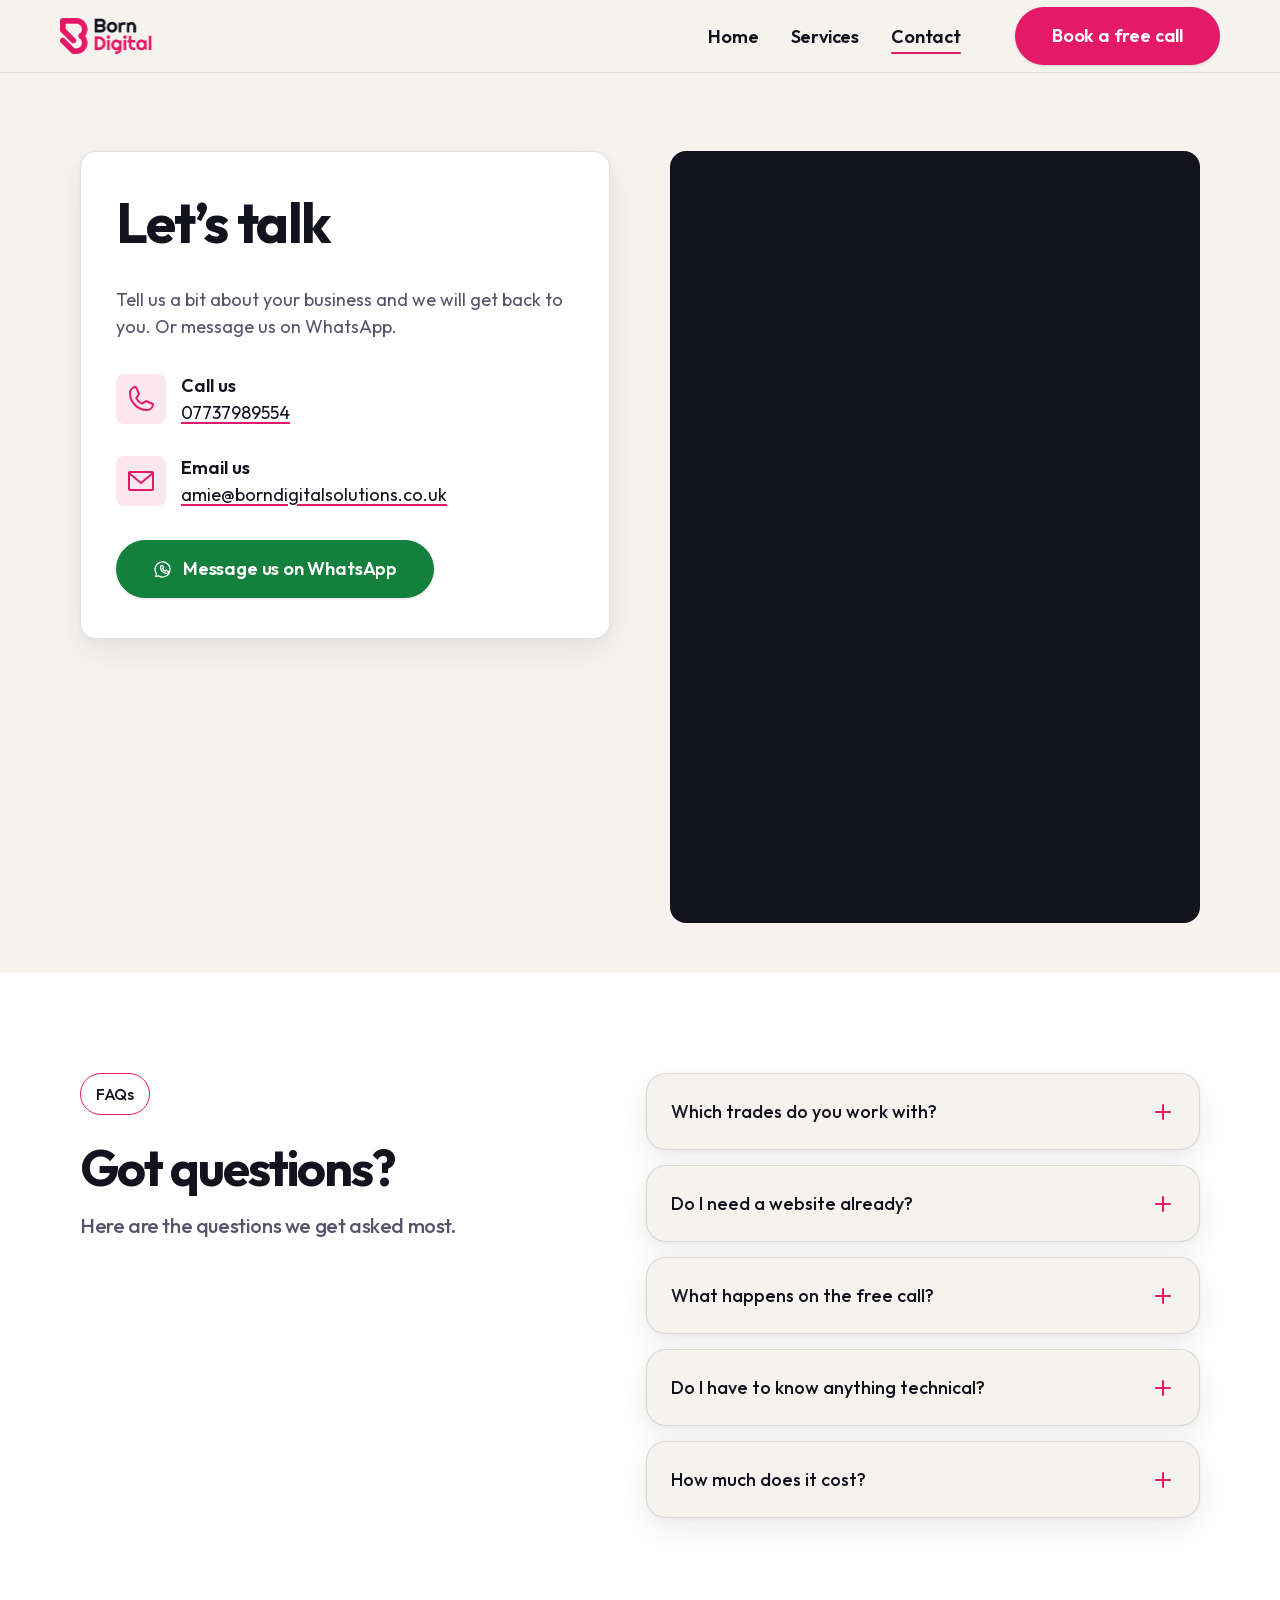
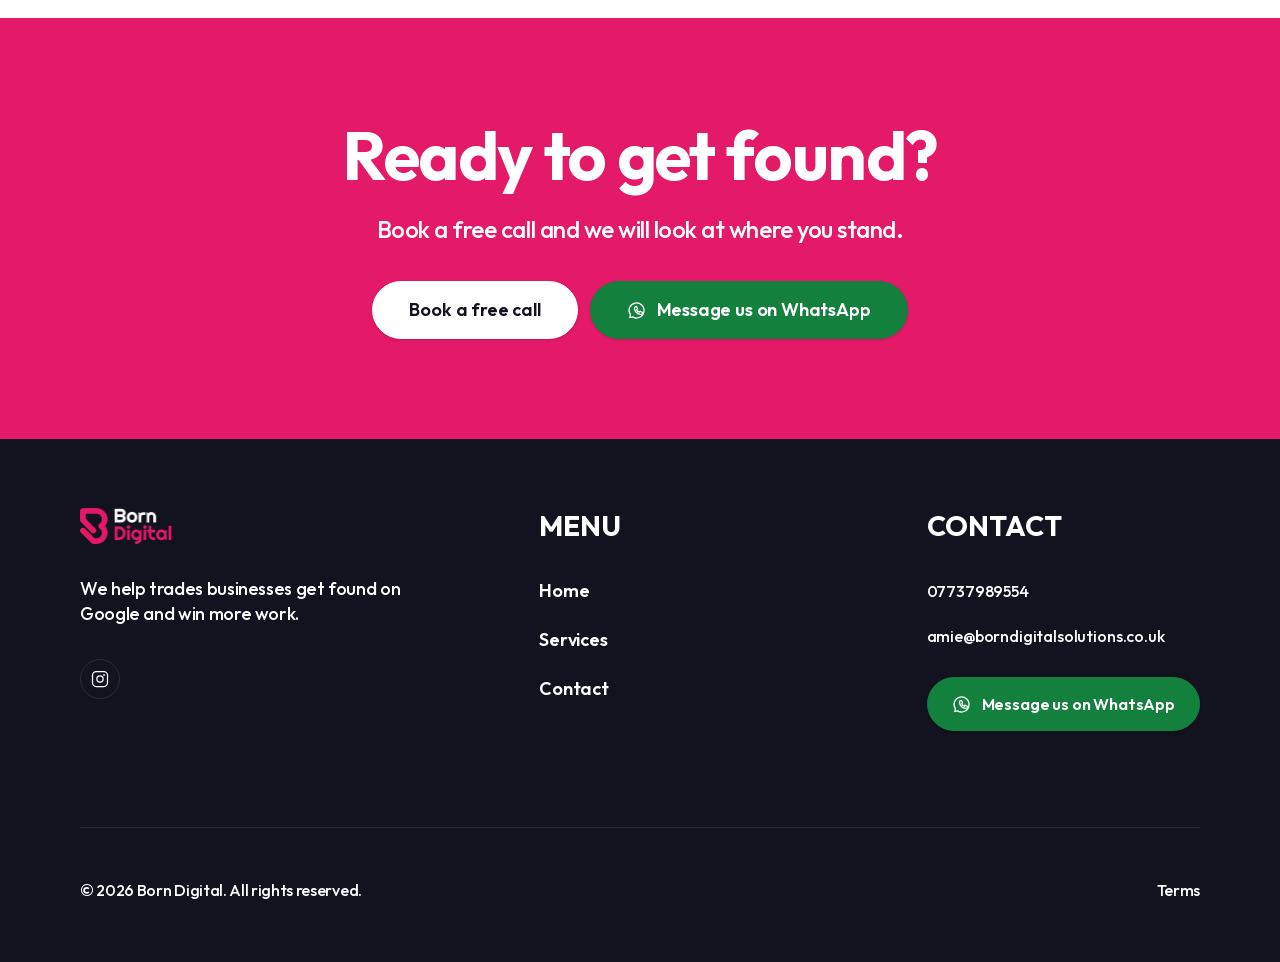
==== commit 62436b7b: "Add files via upload" ====
--- a/contact.html
+++ b/contact.html
@@ -5,7 +5,7 @@
   <meta name="viewport" content="width=device-width, initial-scale=1">
   <title>Contact | Born Digital</title>
   <meta name="description" content="Tell us a bit about your business and we will get back to you. Or message us on WhatsApp.">
-  <link rel="canonical" href="https://borndigitalsolutions.co.uk/contact.html">
+  <link rel="canonical" href="https://www.borndigitalsolutions.co.uk/contact.html">
   <meta name="theme-color" content="#131320">
 
   <link rel="icon" href="favicon.ico" sizes="48x48">
@@ -19,15 +19,15 @@
   <meta property="og:locale" content="en_GB">
   <meta property="og:title" content="Contact | Born Digital">
   <meta property="og:description" content="Tell us a bit about your business and we will get back to you. Or message us on WhatsApp.">
-  <meta property="og:url" content="https://borndigitalsolutions.co.uk/contact.html">
-  <meta property="og:image" content="https://borndigitalsolutions.co.uk/images/og-image.png">
+  <meta property="og:url" content="https://www.borndigitalsolutions.co.uk/contact.html">
+  <meta property="og:image" content="https://www.borndigitalsolutions.co.uk/images/og-image.png">
   <meta property="og:image:width" content="1200">
   <meta property="og:image:height" content="630">
   <meta property="og:image:alt" content="Born Digital logo on a navy background">
   <meta name="twitter:card" content="summary_large_image">
   <meta name="twitter:title" content="Contact | Born Digital">
   <meta name="twitter:description" content="Tell us a bit about your business and we will get back to you. Or message us on WhatsApp.">
-  <meta name="twitter:image" content="https://borndigitalsolutions.co.uk/images/og-image.png">
+  <meta name="twitter:image" content="https://www.borndigitalsolutions.co.uk/images/og-image.png">
   <meta name="twitter:image:alt" content="Born Digital logo on a navy background">
 
   <link rel="preload" href="fonts/outfit-latin.woff2" as="font" type="font/woff2" crossorigin>
@@ -40,7 +40,7 @@
 <header class="site-header">
   <div class="site-header__bar">
     <a class="logo" href="index.html" aria-label="Born Digital home">
-      <img src="images/logo-white.png" alt="Born Digital" width="95" height="36">
+      <img src="images/logo-navy.png" alt="Born Digital" width="95" height="36">
     </a>
     <nav class="site-nav" aria-label="Main">
       <ul class="site-nav__links">
@@ -74,17 +74,13 @@
             <span><strong>Call us</strong><a class="text-link" href="tel:+447737989554">07737989554</a></span>
           </li>
           <li>
-            <span class="icon-chip"><svg class="icon" viewBox="0 0 256 256" aria-hidden="true" focusable="false"><path d="M72 216l-36 8 8-34A96 96 0 1 1 72 216Z"/><path d="M96 104a24 24 0 0 1 24-24l16 32-12 12a52 52 0 0 0 32 32l12-12 32 16a24 24 0 0 1-24 24 80 80 0 0 1-80-80Z"/></svg></span>
-            <span><strong>WhatsApp</strong><a class="text-link" href="https://wa.me/447737989554" target="_blank" rel="noopener">Message us on WhatsApp</a></span>
-          </li>
-          <li>
             <span class="icon-chip"><svg class="icon" viewBox="0 0 256 256" aria-hidden="true" focusable="false"><rect x="32" y="56" width="192" height="144" rx="8"/><polyline points="224 64 128 144 32 64"/></svg></span>
             <span><strong>Email us</strong><a class="text-link" href="mailto:amie@borndigitalsolutions.co.uk">amie@borndigitalsolutions.co.uk</a></span>
           </li>
         </ul>
-        <a class="btn" href="https://wa.me/447737989554" target="_blank" rel="noopener">Message us on WhatsApp</a>
-      </div>
-      <div class="form-panel reveal" id="form">
+        <a class="btn btn--whatsapp" href="https://wa.me/447737989554" target="_blank" rel="noopener"><svg class="icon" viewBox="0 0 256 256" aria-hidden="true" focusable="false"><path d="M72 216l-36 8 8-34A96 96 0 1 1 72 216Z"/><path d="M96 104a24 24 0 0 1 24-24l16 32-12 12a52 52 0 0 0 32 32l12-12 32 16a24 24 0 0 1-24 24 80 80 0 0 1-80-80Z"/></svg>Message us on WhatsApp</a>
+      </div>
+      <div class="form-panel theme-dark reveal" id="form">
         <h2 class="visually-hidden">Send us your details</h2>
         <div class="form-embed">
 <iframe src="https://api.leadconnectorhq.com/widget/form/FDfAB7ZY7MoPbOo5Hfqr" style="width:100%;height:100%;border:none;border-radius:8px" id="inline-FDfAB7ZY7MoPbOo5Hfqr" data-layout="{'id':'INLINE'}" data-trigger-type="alwaysShow" data-trigger-value="" data-activation-type="alwaysActivated" data-activation-value="" data-deactivation-type="neverDeactivate" data-deactivation-value="" data-form-name="Born Digital Contact Form" data-height="undefined" data-layout-iframe-id="inline-FDfAB7ZY7MoPbOo5Hfqr" data-form-id="FDfAB7ZY7MoPbOo5Hfqr" data-cookie-consent="true" data-cookie-consent-provider="auto" title="Born Digital Contact Form"></iframe>
@@ -94,7 +90,7 @@
     </div>
   </section>
 
-  <section class="faq" aria-labelledby="faq-title">
+  <section class="faq bg-white" aria-labelledby="faq-title">
     <div class="container faq__inner">
       <div class="faq__head reveal">
         <span class="pill">FAQs</span>
@@ -157,15 +153,18 @@
   </section>
 
   <section class="cta" aria-labelledby="cta-title">
-    <div class="cta__box reveal">
+    <div class="container cta__inner reveal">
       <h2 id="cta-title">Ready to get found?</h2>
       <p>Book a free call and we will look at where you stand.</p>
-      <a class="btn" href="contact.html">Book a free call</a>
+      <div class="btn-row">
+        <a class="btn btn--light" href="contact.html">Book a free call</a>
+        <a class="btn btn--whatsapp" href="https://wa.me/447737989554" target="_blank" rel="noopener"><svg class="icon" viewBox="0 0 256 256" aria-hidden="true" focusable="false"><path d="M72 216l-36 8 8-34A96 96 0 1 1 72 216Z"/><path d="M96 104a24 24 0 0 1 24-24l16 32-12 12a52 52 0 0 0 32 32l12-12 32 16a24 24 0 0 1-24 24 80 80 0 0 1-80-80Z"/></svg>Message us on WhatsApp</a>
+      </div>
     </div>
   </section>
 </main>
 
-<footer class="site-footer">
+<footer class="site-footer theme-dark">
   <div class="container">
     <div class="site-footer__top">
       <div class="site-footer__brand">
@@ -187,10 +186,10 @@
         <div class="footer-col footer-col--contact">
           <h2>Contact</h2>
           <ul>
-            <li><a href="https://wa.me/447737989554" target="_blank" rel="noopener">Message us on WhatsApp</a></li>
             <li><a href="tel:+447737989554">07737989554</a></li>
             <li><a href="mailto:amie@borndigitalsolutions.co.uk">amie@borndigitalsolutions.co.uk</a></li>
           </ul>
+          <a class="btn btn--whatsapp footer-whatsapp" href="https://wa.me/447737989554" target="_blank" rel="noopener"><svg class="icon" viewBox="0 0 256 256" aria-hidden="true" focusable="false"><path d="M72 216l-36 8 8-34A96 96 0 1 1 72 216Z"/><path d="M96 104a24 24 0 0 1 24-24l16 32-12 12a52 52 0 0 0 32 32l12-12 32 16a24 24 0 0 1-24 24 80 80 0 0 1-80-80Z"/></svg>Message us on WhatsApp</a>
         </div>
       </div>
     </div>
--- a/css/style.css
+++ b/css/style.css
@@ -1,19 +1,19 @@
 /* ==========================================================================
    Born Digital
-   Colours and fonts first, then layout, components and pages.
+   Colours and fonts first, then themes, layout, components and pages.
    ========================================================================== */
 
 :root {
   /* Brand colours */
-  --navy: #131320;          /* main background */
-  --navy-light: #1b1b2b;    /* cards and alternate sections */
-  --pink: #e41967;          /* buttons, accents, highlights */
+  --navy: #131320;          /* text on light, dark bands, footer */
+  --navy-light: #1b1b2b;    /* cards on navy */
+  --pink: #e41967;          /* buttons, accents, highlights, pink bands */
   --pink-hover: #c4145a;    /* button hover */
-  --pink-soft: rgba(228, 25, 103, 0.14); /* icon chips and tinted panels */
-  --cream: #f6f3ef;         /* light text areas */
-  --white: #ffffff;         /* main text */
+  --pink-soft: rgba(228, 25, 103, 0.14);
+  --cream: #f6f3ef;         /* main light background */
+  --white: #ffffff;
   --muted: #b8b3cc;         /* secondary text on navy */
-  --border: rgba(255, 255, 255, 0.1);
+  --ink-muted: #57526b;     /* secondary text on cream and white */
 
   /* Layout */
   --content-max: 1280px;
@@ -45,6 +45,38 @@
   unicode-range: U+0100-02BA, U+02BD-02C5, U+02C7-02CC, U+02CE-02D7, U+02DD-02FF, U+1D00-1DBF, U+1E00-1E9F, U+1EF2-1EFF, U+2020, U+20A0-20AB, U+20AD-20C4, U+2113, U+2C60-2C7F, U+A720-A7FF;
 }
 
+/* ---------- Themes ----------
+   Components read these variables, so the same card or accordion works on
+   cream, white or navy. Light is the default; .theme-dark switches a band. */
+
+body,
+.theme-light {
+  --bg: var(--cream);
+  --surface: var(--white);
+  --text: var(--navy);
+  --text-muted: var(--ink-muted);
+  --text-soft: #2b2940;
+  --line: rgba(19, 19, 32, 0.12);
+  --chip: rgba(228, 25, 103, 0.1);
+  --shadow: 0 12px 32px rgba(19, 19, 32, 0.07), 0 2px 6px rgba(19, 19, 32, 0.04);
+  --focus: var(--navy);
+}
+.theme-dark {
+  --bg: var(--navy);
+  --surface: var(--navy-light);
+  --text: var(--white);
+  --text-muted: var(--muted);
+  --text-soft: var(--cream);
+  --line: rgba(255, 255, 255, 0.1);
+  --chip: var(--pink-soft);
+  --shadow: 0 30px 50px rgba(0, 0, 0, 0.25);
+  --focus: var(--cream);
+  background: var(--bg);
+  color: var(--text);
+}
+.bg-cream { background: var(--cream); }
+.bg-white { background: var(--white); --surface: var(--cream); }
+
 /* ---------- Base ---------- */
 
 *,
@@ -58,8 +90,8 @@
 
 body {
   margin: 0;
-  background: var(--navy);
-  color: var(--white);
+  background: var(--cream);
+  color: var(--navy);
   font-family: var(--font);
   font-size: 18px;
   line-height: 1.5;
@@ -71,13 +103,13 @@
 img,
 svg { display: block; max-width: 100%; }
 
-h1, h2, h3, p, ul { margin: 0; }
-ul { padding: 0; list-style: none; }
+h1, h2, h3, p, ul, ol { margin: 0; }
+ul, ol { padding: 0; list-style: none; }
 
 a { color: inherit; }
 
 :focus-visible {
-  outline: 3px solid var(--cream);
+  outline: 3px solid var(--focus);
   outline-offset: 3px;
   border-radius: 6px;
 }
@@ -138,6 +170,7 @@
   color: var(--white);
   font: 600 18px/24px var(--font);
   letter-spacing: -0.01em;
+  text-align: center;
   text-decoration: none;
   white-space: nowrap;
   box-shadow: 0 1px 2px rgba(3, 3, 13, 0.03), 0 1px 3px rgba(3, 3, 13, 0.1);
@@ -150,14 +183,41 @@
 }
 .btn:active { transform: scale(0.98); }
 
+/* Secondary: white outline on light, dark fill on navy */
 .btn--secondary {
-  background: var(--navy-light);
-  border-color: var(--border);
+  background: var(--surface);
+  border-color: var(--line);
+  color: var(--text);
 }
 .btn--secondary:hover {
-  background: var(--navy-light);
+  background: var(--surface);
   border-color: var(--pink);
 }
+
+/* White buttons with navy text, for the pink band */
+.btn--light {
+  background: var(--white);
+  border-color: var(--white);
+  color: var(--navy);
+}
+.btn--light:hover {
+  background: var(--cream);
+  border-color: var(--cream);
+}
+.btn--light .icon { color: var(--pink); font-size: 20px; }
+
+/* WhatsApp green with white text. A slightly deeper shade than WhatsApp's bright
+   #25d366 so white text stays readable (5:1 contrast; the bright green is only 2:1). */
+.btn--whatsapp {
+  background: #13803e;
+  border-color: #13803e;
+  color: var(--white);
+}
+.btn--whatsapp:hover {
+  background: #0f6b33;
+  border-color: #0f6b33;
+}
+.btn--whatsapp .icon { font-size: 20px; }
 
 .btn-row {
   display: flex;
@@ -174,21 +234,21 @@
   padding: 12px 15px;
   border: 1px solid var(--pink);
   border-radius: 60px;
-  color: var(--white);
+  color: var(--text);
   font-size: 16px;
   font-weight: 500;
   line-height: 1;
   letter-spacing: -0.02em;
 }
 
-/* ---------- Header ---------- */
+/* ---------- Header (cream, navy text, navy logo) ---------- */
 
 .site-header {
   position: sticky;
   top: 0;
   z-index: 50;
-  background: var(--navy);
-  border-bottom: 1px solid var(--border);
+  background: var(--cream);
+  border-bottom: 1px solid rgba(19, 19, 32, 0.1);
 }
 
 .site-header__bar {
@@ -216,6 +276,7 @@
 }
 .site-nav__links a {
   position: relative;
+  color: var(--navy);
   font-size: 18px;
   font-weight: 600;
   letter-spacing: -0.01em;
@@ -244,9 +305,9 @@
   width: 40px;
   height: 40px;
   padding: 0;
-  border: 1px solid var(--border);
+  border: 1px solid rgba(19, 19, 32, 0.15);
   border-radius: 8px;
-  background: var(--navy-light);
+  background: var(--white);
   cursor: pointer;
 }
 .menu-toggle span {
@@ -255,7 +316,7 @@
   right: 11px;
   height: 2px;
   border-radius: 2px;
-  background: var(--white);
+  background: var(--navy);
   transition: transform 0.3s var(--ease), opacity 0.2s;
 }
 .menu-toggle span:nth-child(1) { top: 13px; }
@@ -273,14 +334,15 @@
   flex-direction: column;
   align-items: stretch;
   padding: 40px 0;
-  background: var(--navy);
+  background: var(--cream);
   overflow-y: auto;
 }
 .mobile-menu[hidden] { display: none; }
 .mobile-menu a:not(.btn) {
   display: block;
   padding: 24px 20px;
-  border-bottom: 1px solid var(--border);
+  border-bottom: 1px solid rgba(19, 19, 32, 0.1);
+  color: var(--navy);
   font-size: 40px;
   font-weight: 700;
   line-height: 1;
@@ -309,6 +371,7 @@
   gap: 26px;
 }
 .hero__title {
+  color: var(--navy);
   font-size: 72px;
   font-weight: 700;
   line-height: 1.05;
@@ -326,27 +389,210 @@
 }
 .hero__text {
   max-width: 760px;
-  color: var(--muted);
+  color: var(--ink-muted);
   font-size: 22px;
   font-weight: 500;
-  line-height: 1.3;
+  line-height: 1.35;
   letter-spacing: -0.01em;
   text-wrap: pretty;
 }
 .hero--compact .hero__text { max-width: 420px; }
 .hero .btn-row { margin-top: 6px; }
 
+/* Home hero: text left, search illustration right, soft glow and faded B */
+.hero--home {
+  position: relative;
+  overflow: hidden;
+  isolation: isolate;
+  text-align: left;
+}
+.hero--home .hero__layout {
+  position: relative;
+  z-index: 1;
+  display: grid;
+  grid-template-columns: minmax(0, 1.2fr) minmax(0, 0.8fr);
+  align-items: center;
+  gap: 64px;
+}
+.hero--home .hero__content { align-items: flex-start; }
+.hero--home .hero__title { font-size: 64px; }
+.hero--home .hero__text { max-width: 600px; }
+.hero--home .btn-row { justify-content: flex-start; }
+
+.hero__decor {
+  position: absolute;
+  inset: 0;
+  z-index: 0;
+  overflow: hidden;
+  pointer-events: none;
+  user-select: none;
+}
+.hero__glow {
+  position: absolute;
+  left: 38%;
+  top: 46%;
+  width: min(980px, 110%);
+  aspect-ratio: 16 / 9;
+  border-radius: 50%;
+  background: radial-gradient(closest-side, rgba(228, 25, 103, 0.13), rgba(228, 25, 103, 0.05) 45%, rgba(228, 25, 103, 0) 100%);
+  filter: blur(48px);
+  transform: translate(-50%, -50%) scale(1);
+  animation: hero-glow-breathe 11s ease-in-out infinite;
+  will-change: transform, opacity;
+}
+.hero__b {
+  position: absolute;
+  top: 50%;
+  right: -10%;
+  height: 86%;
+  width: auto;
+  max-width: none;
+  opacity: 0.07;
+  transform: translate3d(0, -50%, 0) rotate(-6deg);
+  animation: hero-b-float 16s ease-in-out infinite;
+  will-change: transform;
+}
+@keyframes hero-b-float {
+  0%, 100% { transform: translate3d(0, -50%, 0) rotate(-6deg); }
+  50% { transform: translate3d(-6px, calc(-50% - 16px), 0) rotate(-4.5deg); }
+}
+@keyframes hero-glow-breathe {
+  0%, 100% { opacity: 1; transform: translate(-50%, -50%) scale(1); }
+  50% { opacity: 0.75; transform: translate(-50%, -50%) scale(1.06); }
+}
+
+/* Search results illustration (decorative) */
+.search-mock {
+  display: flex;
+  flex-direction: column;
+  gap: 10px;
+  width: 100%;
+  max-width: 440px;
+  justify-self: end;
+  user-select: none;
+}
+.search-mock__card {
+  padding: 18px 18px 22px;
+  border: 1px solid rgba(19, 19, 32, 0.1);
+  border-radius: 24px;
+  background: var(--white);
+  box-shadow: 0 30px 60px rgba(19, 19, 32, 0.12), 0 4px 12px rgba(19, 19, 32, 0.06);
+  transform: rotate(2deg);
+}
+.search-mock__dots { display: flex; gap: 6px; margin-bottom: 16px; }
+.search-mock__dots span { width: 10px; height: 10px; border-radius: 50%; background: rgba(19, 19, 32, 0.12); }
+.search-mock__dots span:first-child { background: var(--pink); }
+.search-mock__bar {
+  display: flex;
+  align-items: center;
+  gap: 10px;
+  padding: 12px 16px;
+  border: 1px solid rgba(19, 19, 32, 0.12);
+  border-radius: 999px;
+  background: var(--cream);
+  color: var(--navy);
+  font-size: 16px;
+  font-weight: 500;
+}
+.search-mock__bar .icon { color: var(--ink-muted); font-size: 18px; }
+.search-mock__results {
+  display: flex;
+  flex-direction: column;
+  gap: 12px;
+  margin-top: 16px;
+}
+.search-mock__result {
+  display: flex;
+  align-items: center;
+  gap: 14px;
+  padding: 14px;
+  border: 1px solid rgba(19, 19, 32, 0.08);
+  border-radius: 16px;
+}
+.search-mock__thumb {
+  flex: none;
+  width: 44px;
+  height: 44px;
+  border-radius: 12px;
+  background: rgba(19, 19, 32, 0.08);
+}
+.search-mock__lines { display: flex; flex: 1; flex-direction: column; gap: 8px; }
+.search-mock__lines span { display: block; height: 10px; border-radius: 6px; background: rgba(19, 19, 32, 0.1); }
+.search-mock__lines span:first-child { width: 70%; height: 12px; background: rgba(19, 19, 32, 0.16); }
+.search-mock__lines span:last-child { width: 45%; }
+.search-mock__result--you {
+  border-color: var(--pink);
+  background: rgba(228, 25, 103, 0.06);
+  box-shadow: 0 10px 24px rgba(228, 25, 103, 0.15);
+  transform: scale(1.03);
+}
+.search-mock__result--you .search-mock__thumb {
+  display: flex;
+  align-items: center;
+  justify-content: center;
+  background: var(--pink);
+  color: var(--white);
+  font-size: 22px;
+}
+.search-mock__you { display: flex; flex-direction: column; gap: 4px; }
+.search-mock__you strong { color: var(--navy); font-size: 17px; font-weight: 700; }
+.search-mock__you span { color: var(--ink-muted); font-size: 13px; }
+.search-mock__caption {
+  margin-top: 10px;
+  color: var(--ink-muted);
+  font-size: 12px;
+  text-align: center;
+}
+
+/* ---------- Trade strip (pink band, slow marquee) ---------- */
+
+.trade-strip {
+  overflow: hidden;
+  background: var(--pink);
+  color: var(--white);
+}
+.trade-strip__track {
+  display: flex;
+  width: max-content;
+  animation: trade-scroll 45s linear infinite;
+}
+.trade-strip:hover .trade-strip__track { animation-play-state: paused; }
+.trade-strip__list {
+  display: flex;
+  flex: none;
+  align-items: center;
+}
+.trade-strip__list li {
+  display: flex;
+  align-items: center;
+  gap: 28px;
+  padding: 18px 0 18px 28px;
+  font-size: 20px;
+  font-weight: 600;
+  letter-spacing: -0.01em;
+  white-space: nowrap;
+}
+.trade-strip__list li::after {
+  content: "";
+  width: 7px;
+  height: 7px;
+  border-radius: 50%;
+  background: rgba(255, 255, 255, 0.7);
+}
+@keyframes trade-scroll {
+  to { transform: translateX(-50%); }
+}
+
 /* ---------- Sections ---------- */
 
-.section { padding: 60px 0 40px; }
-.section--alt { background: var(--navy-light); }
+.section { padding: 100px 0; }
 
 .section-head {
   display: flex;
   flex-direction: column;
   align-items: flex-start;
   gap: 24px;
-  margin-bottom: 76px;
+  margin-bottom: 64px;
 }
 .section-head__row {
   display: flex;
@@ -356,15 +602,16 @@
   width: 100%;
 }
 .section-head h2 {
-  max-width: 500px;
+  max-width: 560px;
+  color: var(--text);
   font-size: 56px;
   font-weight: 700;
-  line-height: 1.25;
+  line-height: 1.15;
   letter-spacing: -0.02em;
 }
 .section-head p {
   max-width: 550px;
-  color: var(--muted);
+  color: var(--text-muted);
   font-size: 20px;
   font-weight: 500;
   line-height: 1.4;
@@ -372,6 +619,118 @@
   text-align: right;
   text-wrap: pretty;
 }
+.section-head--centre { align-items: center; text-align: center; }
+.section-head--centre .section-head__row { flex-direction: column; align-items: center; gap: 16px; }
+.section-head--centre h2 { max-width: 760px; }
+.section-head--centre p { max-width: 720px; text-align: center; }
+
+/* ---------- The system (navy band, hub and spoke) ---------- */
+
+.system-hub { position: relative; }
+.system-nodes {
+  display: grid;
+  grid-template-columns: minmax(0, 1fr) 260px minmax(0, 1fr);
+  grid-auto-rows: 1fr;
+  gap: 28px 60px;
+}
+.system-hub__lines {
+  position: absolute;
+  inset: 0;
+  width: 100%;
+  height: 100%;
+  overflow: visible;
+  pointer-events: none;
+}
+.system-hub__lines line {
+  stroke: var(--pink);
+  stroke-width: 1.5;
+  stroke-dasharray: 3 7;
+  stroke-linecap: round;
+  opacity: 0.7;
+  vector-effect: non-scaling-stroke;
+  animation: hub-dash 30s linear infinite;
+}
+@keyframes hub-dash { to { stroke-dashoffset: -200; } }
+
+.system-hub__centre {
+  position: absolute;
+  left: 50%;
+  top: 50%;
+  z-index: 1;
+  transform: translate(-50%, -50%);
+  display: flex;
+  flex-direction: column;
+  align-items: center;
+  justify-content: center;
+  gap: 12px;
+  width: 240px;
+  height: 240px;
+  border: 1px solid rgba(228, 25, 103, 0.5);
+  border-radius: 50%;
+  background: radial-gradient(circle, var(--navy-light) 60%, var(--navy) 100%);
+  box-shadow: 0 0 0 10px rgba(228, 25, 103, 0.08), 0 0 60px rgba(228, 25, 103, 0.25);
+  text-align: center;
+}
+.system-hub__centre img { width: 88px; height: auto; }
+.system-hub__centre p {
+  max-width: 150px;
+  color: var(--white);
+  font-size: 18px;
+  font-weight: 700;
+  line-height: 1.2;
+}
+
+.system-node {
+  position: relative;
+  z-index: 1;
+  display: flex;
+  flex-direction: column;
+  gap: 8px;
+  padding: 22px 24px;
+  border: 1px solid var(--line);
+  border-radius: 20px;
+  background: var(--navy-light);
+}
+.system-node:nth-child(1) { grid-column: 1; grid-row: 1; }
+.system-node:nth-child(2) { grid-column: 3; grid-row: 1; }
+.system-node:nth-child(3) { grid-column: 3; grid-row: 2; }
+.system-node:nth-child(4) { grid-column: 3; grid-row: 3; }
+.system-node:nth-child(5) { grid-column: 1; grid-row: 3; }
+.system-node:nth-child(6) { grid-column: 1; grid-row: 2; }
+.system-node h3 {
+  display: flex;
+  align-items: center;
+  gap: 12px;
+  font-size: 22px;
+  font-weight: 700;
+  letter-spacing: -0.02em;
+}
+.system-node__num {
+  display: inline-flex;
+  align-items: center;
+  justify-content: center;
+  min-width: 38px;
+  height: 28px;
+  padding: 0 8px;
+  border-radius: 999px;
+  background: var(--pink);
+  color: var(--white);
+  font-size: 14px;
+  font-weight: 700;
+  letter-spacing: 0;
+}
+.system-node p {
+  color: var(--muted);
+  font-size: 16px;
+  line-height: 1.45;
+}
+.system-caption {
+  margin-top: 48px;
+  color: var(--cream);
+  font-size: 20px;
+  font-weight: 600;
+  text-align: center;
+}
 
 /* ---------- Home: service cards (tilted 2x2) ---------- */
 
@@ -386,17 +745,13 @@
   flex-direction: column;
   align-items: flex-start;
   padding: 37px 30px 45px;
-  border: 1px solid var(--border);
+  border: 1px solid var(--line);
   border-radius: 20px;
-  background: var(--navy-light);
-  box-shadow: 0 30px 50px rgba(0, 0, 0, 0.25);
+  background: var(--surface);
+  box-shadow: var(--shadow);
+  color: var(--text);
   text-decoration: none;
   transform: rotate(var(--tilt, 0deg));
-  transition: transform 0.4s var(--ease), border-color 0.3s var(--ease);
-}
-.offer-card:hover {
-  border-color: rgba(228, 25, 103, 0.5);
-  transform: rotate(var(--tilt, 0deg)) translateY(-6px);
 }
 .offer-card:nth-child(1) { --tilt: -4deg; }
 .offer-card:nth-child(3) { --tilt: 4deg; }
@@ -407,7 +762,7 @@
   align-items: center;
   justify-content: center;
   border-radius: 12px;
-  background: var(--pink-soft);
+  background: var(--chip);
   color: var(--pink);
 }
 .offer-card .icon-chip { width: 56px; height: 56px; font-size: 32px; }
@@ -420,17 +775,109 @@
 }
 .offer-card p {
   margin-top: 17px;
-  color: var(--muted);
+  color: var(--text-muted);
   font-size: 18px;
   line-height: 1.4;
   letter-spacing: -0.02em;
 }
 
+/* ---------- Service card animations (Home and Services) ---------- */
+/* Only transform and opacity are animated. The pink border and glow live on an
+   overlay that fades in, so the card's own border and shadow never change. */
+
+.card-anim {
+  position: relative;
+  transition:
+    transform 250ms var(--ease),
+    opacity 500ms var(--ease) var(--reveal-delay, 0ms),
+    translate 500ms var(--ease) var(--reveal-delay, 0ms);
+}
+.card-anim::after {
+  content: "";
+  position: absolute;
+  inset: -1px;
+  border: 1px solid rgba(228, 25, 103, 0.4);
+  border-radius: inherit;
+  box-shadow: 0 0 0 1px rgba(228, 25, 103, 0.08), 0 14px 44px rgba(228, 25, 103, 0.18);
+  opacity: 0;
+  pointer-events: none;
+  transition: opacity 250ms var(--ease);
+}
+.card-anim .icon-chip { transition: transform 250ms var(--ease); }
+
+@media (hover: hover) {
+  .card-anim:hover::after { opacity: 1; }
+}
+
+@media (hover: hover) and (prefers-reduced-motion: no-preference) {
+  /* Lift in screen space, then apply the card's own tilt so the tilt is kept. */
+  .card-anim:hover { transform: translateY(-6px) rotate(var(--tilt, 0deg)); }
+  .card-anim:hover .icon-chip { transform: translateY(-3px) scale(1.08); }
+}
+
+/* Reveal on scroll. The hidden state only applies once js/main.js has run and
+   added .cards-animate, so the cards stay visible if the script fails to load. */
+@media (prefers-reduced-motion: no-preference) {
+  .cards-animate .card-anim:not(.is-revealed) {
+    opacity: 0;
+    translate: 0 20px;
+  }
+}
+
+/* ---------- Where enquiries get lost (comparison) ---------- */
+
+.compare {
+  border: 1px solid var(--line);
+  border-radius: 24px;
+  overflow: hidden;
+  background: var(--white);
+  box-shadow: var(--shadow);
+}
+.compare__head,
+.compare__row {
+  display: grid;
+  grid-template-columns: 220px minmax(0, 1fr) minmax(0, 1fr);
+}
+.compare__head {
+  background: var(--cream);
+  font-size: 18px;
+  font-weight: 700;
+}
+.compare__head > span { padding: 20px 28px; }
+.compare__head > span:last-child { background: var(--pink); color: var(--white); }
+.compare__row { border-top: 1px solid var(--line); }
+.compare__row h3 {
+  display: flex;
+  align-items: center;
+  padding: 22px 28px;
+  font-size: 18px;
+  font-weight: 700;
+}
+.compare__cell {
+  display: flex;
+  align-items: flex-start;
+  gap: 12px;
+  padding: 22px 28px;
+  font-size: 17px;
+  line-height: 1.45;
+}
+.compare__cell .icon { margin-top: 2px; font-size: 22px; }
+.compare__cell--without { color: var(--ink-muted); }
+.compare__cell--without .icon { color: #85819a; }
+.compare__cell--with {
+  background: rgba(228, 25, 103, 0.05);
+  color: var(--navy);
+  font-weight: 500;
+}
+.compare__cell--with .icon { color: var(--pink); }
+.compare__tag { display: none; }
+
 /* ---------- Home: how it works ---------- */
+/* Measurements follow the Framer "How it works" section. */
 
 .steps {
   display: grid;
-  grid-template-columns: repeat(3, 1fr);
+  grid-template-columns: repeat(3, minmax(0, 1fr));
   gap: 53px 34px;
   padding-top: 60px;
 }
@@ -438,10 +885,12 @@
   position: relative;
   display: flex;
   flex-direction: column;
+  gap: 10px;
   min-height: 531px;
   padding: 17px 17px 40px;
   border-radius: 39px;
-  background: var(--navy-light);
+  background: var(--surface);
+  box-shadow: var(--shadow);
   transform: rotate(var(--tilt, 0deg));
 }
 .step:nth-child(1) { --tilt: -2deg; }
@@ -460,10 +909,11 @@
   align-items: center;
   justify-content: center;
   border-radius: 22px 22px 0 0;
-  background: var(--navy-light);
+  background: var(--surface);
   color: var(--pink);
   font-size: 24px;
-  font-weight: 600;
+  font-weight: 700;
+  letter-spacing: -0.02em;
 }
 .step__tab::before,
 .step__tab::after {
@@ -475,77 +925,159 @@
 }
 .step__tab::before {
   right: 100%;
-  background: radial-gradient(circle at 0 0, transparent 23.5px, var(--navy-light) 24px);
+  background: radial-gradient(circle at 0 0, transparent 23.5px, var(--surface) 24px);
 }
 .step__tab::after {
   left: 100%;
-  background: radial-gradient(circle at 100% 0, transparent 23.5px, var(--navy-light) 24px);
-}
-
+  background: radial-gradient(circle at 100% 0, transparent 23.5px, var(--surface) 24px);
+}
+
+/* Illustration panel (decorative) */
 .mock {
   display: flex;
-  height: 290px;
+  height: 298px;
   padding: 14px;
   border-radius: 28px;
-  background: var(--pink-soft);
+  background: var(--chip);
+  color: var(--text);
+  cursor: default;
+  user-select: none;
 }
 .mock__ui {
   display: flex;
   flex: 1;
-  flex-direction: column;
+  min-width: 0;
+  flex-direction: column;
+  justify-content: flex-start;
   gap: 11px;
   padding: 14px 16px;
-  border: 1px solid var(--border);
+  border: 1px solid var(--line);
   border-radius: 22px;
-  background: var(--navy-light);
-  font-size: 13px;
-  line-height: 1.3;
+  background: var(--surface);
   overflow: hidden;
-}
+  line-height: 1;
+}
+.mock__ui--centre { justify-content: center; padding: 16px; border-radius: 24px; }
+.mock__ui--gap15 { gap: 15px; }
+.mock__ui--gap19 { gap: 19px; }
+
+.mock .icon { flex: none; }
+
 .mock__head {
-  display: flex;
-  align-items: center;
-  justify-content: space-between;
-  min-height: 28px;
-}
-.mock__title {
-  display: flex;
-  align-items: center;
-  gap: 8px;
-  font-size: 15px;
-  font-weight: 600;
-}
-.mock__title .icon { color: var(--pink); font-size: 20px; }
-.mock__divider { height: 1px; background: var(--border); flex: none; }
-.mock__label { color: var(--muted); font-size: 12px; }
-.mock__row {
   display: flex;
   align-items: center;
   justify-content: space-between;
   gap: 10px;
+  min-height: 28px;
+}
+.mock__title {
+  display: flex;
+  align-items: center;
+  gap: 10px;
+  min-width: 0;
+  font-size: 17px;
+  font-weight: 700;
+  white-space: nowrap;
+}
+.mock__title--tight { gap: 5px; }
+.mock__title .icon { color: var(--pink); font-size: 20px; }
+
+.mock__placeholder {
+  flex: none;
+  width: 50px;
+  height: 25px;
+  border-radius: 35px;
+  background: var(--chip);
+}
+
+.mock__divider { display: block; flex: none; height: 1px; background: var(--line); }
+
+.mock__label {
+  color: var(--text-muted);
+  font-size: 13px;
+  white-space: nowrap;
+}
+
+.mock__row {
+  display: flex;
+  align-items: center;
+  justify-content: space-between;
+  gap: 10px;
+  min-height: 24px;
 }
 .mock__row-name {
   display: flex;
   align-items: center;
+  gap: 9px;
+  font-size: 13px;
+  font-weight: 500;
+  white-space: nowrap;
+}
+.mock__row-name .icon { color: var(--pink); font-size: 22px; }
+
+.mock__bar {
+  flex: 0 1 var(--w, 100px);
+  min-width: 0;
+  height: 22px;
+  border-radius: 12px;
+  background: var(--chip);
+}
+.mock__bar--round { border-radius: 11px; }
+
+.mock__item {
+  display: flex;
+  flex: none;
+  align-items: center;
   gap: 8px;
-  font-weight: 500;
-}
-.mock__row-name .icon { color: var(--pink); font-size: 20px; }
-.mock__bar {
-  height: 22px;
+  min-width: 0;
+}
+.mock__item > span:last-child { min-width: 0; }
+.mock__item--wide { gap: 15px; }
+.mock__chip {
+  display: inline-flex;
+  flex: none;
+  align-items: center;
+  justify-content: center;
+  width: 30px;
+  height: 30px;
   border-radius: 8px;
-  background: var(--pink-soft);
-}
+  background: var(--chip);
+  color: var(--pink);
+  font-size: 18px;
+}
+.mock__item-title { display: block; font-size: 12px; white-space: nowrap; }
+.mock__item-sub {
+  display: block;
+  margin-top: 4px;
+  color: var(--text-muted);
+  font-size: 10px;
+  line-height: 1.1;
+  white-space: nowrap;
+}
+.mock__item-sub--small { font-size: 9px; }
+
+.mock__action {
+  display: inline-flex;
+  flex: none;
+  padding: 5px;
+  border-radius: 7px;
+  background: var(--chip);
+  color: var(--text-muted);
+  font-size: 20px;
+}
+
 .mock__badge {
   display: inline-flex;
+  flex: none;
   align-items: center;
   gap: 6px;
-  padding: 3px 9px;
-  border-radius: 20px;
-  background: var(--pink-soft);
-  color: var(--cream);
+  padding: 6px 8px;
+  border-radius: 7px;
+  background: var(--chip);
+  color: var(--text);
   font-size: 11px;
-  font-weight: 500;
+  letter-spacing: -0.03em;
+  white-space: nowrap;
 }
 .mock__badge::before {
   content: "";
@@ -554,83 +1086,135 @@
   border-radius: 50%;
   background: var(--pink);
 }
-.mock__placeholder {
-  width: 50px;
-  height: 25px;
-  border-radius: 20px;
-  background: var(--pink-soft);
-}
+
+/* "Start the check" is part of the picture only: not a link or button. */
 .mock__button {
+  position: relative;
   display: flex;
   align-items: center;
   justify-content: center;
-  gap: 12px;
   margin-top: auto;
-  padding: 9px 16px;
+  padding: 10px 16px;
   border-radius: 8px;
   background: var(--pink);
-  font-weight: 500;
-}
-.mock__button .icon { font-size: 16px; fill: currentColor; stroke: none; }
-.mock__person {
-  display: flex;
-  align-items: center;
-  gap: 10px;
-}
-.mock__person .icon-chip { width: 30px; height: 30px; border-radius: 8px; font-size: 18px; }
-.mock__person strong { display: block; font-size: 13px; font-weight: 600; }
-.mock__person small { display: block; color: var(--muted); font-size: 11px; }
-.mock__action {
-  display: inline-flex;
-  padding: 6px;
-  border-radius: 8px;
-  background: var(--pink-soft);
-  color: var(--cream);
+  color: var(--white);
+  font-size: 12px;
+  pointer-events: none;
+}
+.mock__cursor {
+  position: absolute;
+  left: 72%;
+  top: 50%;
+  margin-top: -6px;
+  color: var(--white);
   font-size: 16px;
 }
+
+.mock__group { display: flex; flex-direction: column; gap: 15px; }
+.mock__stack { display: flex; flex-direction: column; gap: 10px; }
+.mock__enquiry {
+  display: flex;
+  align-items: flex-end;
+  gap: 4px;
+  white-space: nowrap;
+}
+.mock__enquiry strong { font-size: 17px; font-weight: 600; letter-spacing: -0.02em; }
+.mock__enquiry span { color: var(--text-muted); font-size: 12px; }
+
 .mock__progress {
   display: flex;
   align-items: center;
-  gap: 10px;
-}
-.mock__progress .icon { color: var(--pink); font-size: 22px; }
+  gap: 12px;
+}
+.mock__progress .icon,
+.mock__task .icon { color: var(--pink); font-size: 22px; }
 .mock__track {
-  flex: 1;
-  max-width: 75%;
+  display: block;
+  width: 74.5%;
   height: 19px;
-  border-radius: 10px;
-  background: var(--pink-soft);
+  border-radius: 200px;
+  background: var(--chip);
   overflow: hidden;
 }
-.mock__fill { width: 81%; height: 100%; border-radius: 10px; background: var(--pink); }
-.mock__muted-icon { color: var(--muted); font-size: 18px; }
+.mock__fill {
+  display: block;
+  width: 81%;
+  height: 100%;
+  border-radius: 200px;
+  background: var(--pink);
+}
+
+.mock__row--task { padding: 4px 8px 4px 0; }
+.mock__task {
+  display: flex;
+  align-items: center;
+  gap: 5px;
+  color: var(--text-muted);
+  font-size: 13px;
+  white-space: nowrap;
+}
+.mock__task--todo { gap: 7px; }
 .mock__empty-check {
-  width: 20px;
+  flex: none;
+  width: 19px;
   height: 20px;
-  border: 1.5px solid var(--border);
+  border: 1px solid var(--line);
   border-radius: 50%;
 }
+.mock__end-icon { color: var(--text); font-size: 18px; }
 
 .step__text {
   display: flex;
   flex-direction: column;
   gap: 18px;
-  padding: 26px 14px 0;
+  padding: 32px 14px 0;
   text-align: center;
 }
 .step__text h3 {
   font-size: 30px;
   font-weight: 700;
-  line-height: 1.15;
+  line-height: 1;
   letter-spacing: -0.02em;
 }
 .step__text p {
-  color: var(--cream);
-  font-size: 16px;
+  color: var(--text);
+  font-size: 15px;
+  line-height: 1.4;
+  letter-spacing: -0.02em;
+}
+
+/* ---------- Is it for you ---------- */
+
+.fit-grid {
+  display: grid;
+  grid-template-columns: repeat(2, minmax(0, 1fr));
+  gap: 24px;
+}
+.fit-card {
+  display: flex;
+  flex-direction: column;
+  gap: 24px;
+  padding: 36px;
+  border: 1px solid var(--line);
+  border-radius: 24px;
+  background: var(--cream);
+}
+.fit-card--yes { border-color: rgba(228, 25, 103, 0.35); background: rgba(228, 25, 103, 0.04); }
+.fit-card h3 { font-size: 28px; font-weight: 700; letter-spacing: -0.02em; }
+.fit-list { display: flex; flex-direction: column; gap: 16px; }
+.fit-list li {
+  display: flex;
+  align-items: flex-start;
+  gap: 12px;
+  font-size: 18px;
   line-height: 1.45;
 }
-
-/* ---------- Home: about ---------- */
+.fit-list .icon { margin-top: 2px; font-size: 24px; }
+.fit-card--yes .icon { color: var(--pink); }
+.fit-card--no li { color: var(--ink-muted); }
+.fit-card--no .icon { color: #85819a; }
+
+/* ---------- About (navy band) ---------- */
 
 .about {
   padding: 100px 0;
@@ -657,7 +1241,7 @@
 .about p {
   max-width: 619px;
   margin-top: -8px;
-  color: var(--muted);
+  color: var(--text-muted);
   font-size: 20px;
   font-weight: 500;
   line-height: 1.4;
@@ -666,7 +1250,7 @@
 
 /* ---------- FAQ ---------- */
 
-.faq { padding: 60px 0 50px; }
+.faq { padding: 100px 0; }
 .faq__inner {
   display: grid;
   grid-template-columns: 1fr 1fr;
@@ -688,7 +1272,7 @@
 .faq__head p {
   max-width: 619px;
   margin-top: -8px;
-  color: var(--muted);
+  color: var(--text-muted);
   font-size: 20px;
   font-weight: 500;
   line-height: 1.4;
@@ -701,9 +1285,10 @@
   gap: 15px;
 }
 .accordion__item {
-  border: 1px solid var(--border);
+  border: 1px solid var(--line);
   border-radius: 20px;
-  background: var(--navy-light);
+  background: var(--surface);
+  box-shadow: var(--shadow);
   transition: border-color 0.3s var(--ease);
 }
 .accordion__item:has(.accordion__button[aria-expanded="true"]) { border-color: rgba(228, 25, 103, 0.45); }
@@ -718,7 +1303,7 @@
   border: 0;
   border-radius: 20px;
   background: none;
-  color: var(--white);
+  color: var(--text);
   font: 500 18px/1.5 var(--font);
   text-align: left;
   cursor: pointer;
@@ -739,7 +1324,7 @@
   top: 11px;
   height: 2px;
   border-radius: 2px;
-  background: var(--white);
+  background: var(--pink);
   transition: transform 0.3s var(--ease);
 }
 .accordion__icon::after { transform: rotate(90deg); }
@@ -755,49 +1340,47 @@
 .accordion__panel p {
   margin: 0 24px 24px;
   padding-top: 20px;
-  border-top: 1px solid var(--border);
-  color: var(--muted);
+  border-top: 1px solid var(--line);
+  color: var(--text-muted);
   font-size: 18px;
   font-weight: 500;
   line-height: 1.5;
 }
 
-/* ---------- Closing call to action ---------- */
-
-.cta { padding: 120px 20px 100px; }
-.cta__box {
-  display: flex;
-  flex-direction: column;
-  align-items: center;
-  gap: 28px;
-  max-width: 1200px;
-  margin: 0 auto;
-  padding: 103px 40px;
-  border: 1px solid var(--border);
-  border-radius: 58px;
-  background: var(--navy-light);
+/* ---------- Closing call to action (pink band) ---------- */
+
+.cta {
+  padding: 100px 0;
+  background: var(--pink);
+  color: var(--white);
   text-align: center;
+}
+.cta__inner {
+  display: flex;
+  flex-direction: column;
+  align-items: center;
+  gap: 20px;
 }
 .cta h2 {
   font-size: 68px;
   font-weight: 700;
-  line-height: 1.2;
-  letter-spacing: -0.1px;
+  line-height: 1.1;
+  letter-spacing: -0.02em;
 }
 .cta p {
-  max-width: 65%;
-  font-size: 26px;
+  max-width: 640px;
+  font-size: 24px;
   font-weight: 500;
-  line-height: 1.3;
-  letter-spacing: -0.8px;
-}
-.cta .btn { margin-top: 4px; }
-
-/* ---------- Footer ---------- */
+  line-height: 1.35;
+  letter-spacing: -0.02em;
+}
+.cta .btn-row { margin-top: 16px; }
+.cta :focus-visible { outline-color: var(--white); }
+
+/* ---------- Footer (navy) ---------- */
 
 .site-footer {
   padding: 69px 0 60px;
-  border-top: 1px solid rgba(228, 25, 103, 0.2);
 }
 .site-footer__top {
   display: flex;
@@ -823,7 +1406,7 @@
   justify-content: center;
   width: 40px;
   height: 40px;
-  border: 1px solid var(--border);
+  border: 1px solid var(--line);
   border-radius: 50%;
   font-size: 20px;
   transition: border-color 0.25s var(--ease), color 0.25s var(--ease);
@@ -848,15 +1431,16 @@
   flex-direction: column;
   gap: 22px;
 }
-.footer-col a {
+.footer-col a:not(.btn) {
   font-size: 18px;
   font-weight: 600;
   letter-spacing: -0.01em;
   text-decoration: none;
 }
-.footer-col a:hover { text-decoration: underline; text-decoration-color: var(--pink); text-underline-offset: 4px; }
+.footer-col a:not(.btn):hover { text-decoration: underline; text-decoration-color: var(--pink); text-underline-offset: 4px; }
 .footer-col--contact ul { gap: 18px; }
-.footer-col--contact a { font-size: 16px; font-weight: 500; }
+.footer-col--contact a:not(.btn) { font-size: 16px; font-weight: 500; }
+.footer-whatsapp { margin-top: 28px; padding: 14px 24px; font-size: 16px; }
 
 .site-footer__bottom {
   display: flex;
@@ -865,7 +1449,7 @@
   gap: 16px 40px;
   margin-top: 96px;
   padding-top: 50px;
-  border-top: 1px solid var(--border);
+  border-top: 1px solid var(--line);
   font-size: 16px;
   font-weight: 500;
   letter-spacing: -0.02em;
@@ -877,7 +1461,31 @@
 .site-footer__legal a { text-decoration: none; }
 .site-footer__legal a:hover { text-decoration: underline; text-decoration-color: var(--pink); text-underline-offset: 4px; }
 
-/* ---------- Services page: compact cards ---------- */
+/* ---------- Services page ---------- */
+
+.system-note {
+  display: flex;
+  align-items: center;
+  justify-content: space-between;
+  gap: 24px;
+  margin-bottom: 56px;
+  padding: 24px 28px;
+  border: 1px solid rgba(228, 25, 103, 0.35);
+  border-radius: 20px;
+  background: var(--white);
+  box-shadow: var(--shadow);
+}
+.system-note p { font-size: 18px; line-height: 1.5; }
+.system-note a {
+  flex: none;
+  color: var(--navy);
+  font-weight: 600;
+  text-decoration: underline;
+  text-decoration-color: var(--pink);
+  text-decoration-thickness: 2px;
+  text-underline-offset: 4px;
+}
+.system-note a:hover { color: var(--pink-hover); }
 
 .service-grid {
   display: grid;
@@ -890,9 +1498,10 @@
   align-items: flex-start;
   gap: 20px;
   padding: 32px;
-  border: 1px solid var(--border);
+  border: 1px solid var(--line);
   border-radius: 24px;
-  background: var(--navy-light);
+  background: var(--white);
+  box-shadow: var(--shadow);
 }
 .service-card .icon-chip { width: 52px; height: 52px; font-size: 32px; }
 .service-card__text { display: flex; flex-direction: column; gap: 10px; }
@@ -903,7 +1512,7 @@
   letter-spacing: -0.02em;
 }
 .service-card p {
-  color: var(--muted);
+  color: var(--text-muted);
   font-size: 18px;
   line-height: 1.45;
   letter-spacing: -0.01em;
@@ -918,7 +1527,7 @@
   display: flex;
   align-items: flex-start;
   gap: 10px;
-  color: var(--cream);
+  color: var(--text-soft);
   font-size: 16px;
   font-weight: 500;
   line-height: 1.4;
@@ -941,8 +1550,10 @@
   align-items: flex-start;
   gap: 32px;
   padding: 40px 35px;
-  border-radius: 12px;
-  background: var(--navy-light);
+  border: 1px solid var(--line);
+  border-radius: 16px;
+  background: var(--white);
+  box-shadow: var(--shadow);
 }
 .contact-card h1 {
   font-size: 56px;
@@ -951,7 +1562,7 @@
   letter-spacing: -0.03em;
 }
 .contact-card__intro {
-  color: var(--muted);
+  color: var(--text-muted);
   font-size: 18px;
   line-height: 1.5;
 }
@@ -968,7 +1579,6 @@
 .contact-list .icon-chip {
   padding: 9px;
   border-radius: 8px;
-  background: var(--navy);
   font-size: 32px;
 }
 .contact-list strong {
@@ -977,23 +1587,21 @@
   font-weight: 600;
 }
 .text-link {
-  color: var(--white);
+  color: var(--text);
   text-decoration: underline;
   text-decoration-color: var(--pink);
   text-decoration-thickness: 1.5px;
   text-underline-offset: 3px;
   overflow-wrap: anywhere;
 }
-.text-link:hover { color: var(--cream); text-decoration-color: var(--white); }
-
+.text-link:hover { color: var(--pink-hover); }
+
+/* The form provider's form is dark, so it sits in a navy panel. */
 .form-panel {
   padding: 46px 36px;
-  border-radius: 12px;
-  background: var(--navy-light);
-}
-.form-embed {
-  height: 680px;
-}
+  border-radius: 16px;
+}
+.form-embed { height: 680px; }
 .form-embed iframe { display: block; }
 
 /* ---------- Legal pages ---------- */
@@ -1014,15 +1622,16 @@
   line-height: 1.05;
   letter-spacing: -0.03em;
 }
-.legal-hero p { color: var(--muted); font-size: 18px; }
+.legal-hero p { color: var(--text-muted); font-size: 18px; }
 
 .prose {
   max-width: 820px;
   margin: 0 auto;
   padding: 48px 56px;
-  border: 1px solid var(--border);
+  border: 1px solid var(--line);
   border-radius: 24px;
-  background: var(--navy-light);
+  background: var(--white);
+  box-shadow: var(--shadow);
 }
 .prose h2 {
   margin: 40px 0 14px;
@@ -1034,7 +1643,7 @@
 .prose h2:first-child { margin-top: 0; }
 .prose p,
 .prose li {
-  color: var(--cream);
+  color: var(--text-soft);
   font-size: 18px;
   line-height: 1.6;
 }
@@ -1049,14 +1658,14 @@
   list-style: disc;
 }
 .prose li::marker { color: var(--pink); }
-.prose strong { color: var(--white); }
+.prose strong { color: var(--text); }
 .prose a {
-  color: var(--white);
+  color: var(--text);
   text-decoration-color: var(--pink);
   text-underline-offset: 3px;
   overflow-wrap: anywhere;
 }
-.legal-page { padding-bottom: 20px; }
+.legal-page { padding-bottom: 80px; }
 
 /* ---------- Scroll reveal (only when JS runs and motion is allowed) ---------- */
 
@@ -1081,6 +1690,10 @@
     animation-duration: 0.01ms !important;
     scroll-behavior: auto !important;
   }
+  .hero__glow,
+  .hero__b,
+  .system-hub__lines line { animation: none; }
+  .trade-strip__track { animation: none; transform: none; }
 }
 
 /* ==========================================================================
@@ -1091,6 +1704,7 @@
 
 @media (max-width: 1439px) {
   .hero__title { font-size: 68px; }
+  .hero--home .hero__title { font-size: 58px; }
 }
 
 @media (max-width: 1199px) {
@@ -1103,36 +1717,67 @@
   .hero__title { font-size: 56px; }
   .hero__text { font-size: 20px; }
 
-  .section-head { gap: 15px; margin-bottom: 64px; }
-  .section-head h2 { max-width: 350px; font-size: 42px; line-height: 1.35; }
+  /* Home hero: centred text, illustration below the buttons */
+  .hero--home { text-align: center; }
+  .hero--home .hero__layout { grid-template-columns: minmax(0, 1fr); gap: 56px; }
+  .hero--home .hero__content { align-items: center; }
+  .hero--home .hero__title { font-size: 56px; }
+  .hero--home .btn-row { justify-content: center; }
+  .search-mock { justify-self: center; }
+  .hero__b { right: -20%; height: 70%; top: 40%; }
+
+  .section { padding: 80px 0; }
+  .section-head { gap: 15px; margin-bottom: 56px; }
+  .section-head h2 { max-width: 380px; font-size: 42px; line-height: 1.25; }
   .section-head p { font-size: 16px; }
+  .section-head--centre h2 { max-width: 640px; }
+
+  /* System: centre badge on top, then a vertical list of the six steps */
+  .system-hub { max-width: 640px; margin: 0 auto; }
+  .system-nodes {
+    grid-template-columns: minmax(0, 1fr);
+    grid-auto-rows: auto;
+    gap: 16px;
+  }
+  .system-hub__lines { display: none; }
+  .system-hub__centre {
+    position: relative;
+    left: auto;
+    top: auto;
+    transform: none;
+    width: 200px;
+    height: 200px;
+    margin: 0 auto 32px;
+  }
+  .system-hub__centre img { width: 70px; }
+  .system-node:nth-child(n) { grid-column: 1; grid-row: auto; }
 
   .offer-grid { gap: 40px 24px; padding: 0; }
   .offer-card:nth-child(1) { --tilt: 4deg; }
   .offer-card:nth-child(2) { --tilt: -4deg; }
   .offer-card:nth-child(3) { --tilt: 0deg; }
 
-  .steps { gap: 53px 16px; }
-  .step { min-height: 452px; padding: 17px 12px 40px; border-radius: 32px; }
-  .mock { height: auto; min-height: 250px; padding: 10px; }
-  .mock__ui { padding: 12px; font-size: 12px; }
-  .step__text h3 { font-size: 24px; }
-  .step__text p { font-size: 15px; }
+  .compare__head,
+  .compare__row { grid-template-columns: 160px minmax(0, 1fr) minmax(0, 1fr); }
+  .compare__head > span,
+  .compare__row h3,
+  .compare__cell { padding: 18px 20px; }
+  .compare__cell { font-size: 16px; }
 
   .about { padding: 80px 0; }
 
-  .faq { padding: 20px 0 0; }
-  .faq__inner { grid-template-columns: 1fr; gap: 59px; padding-top: 32px; padding-bottom: 32px; }
-
+  .faq { padding: 80px 0; }
+  .faq__inner { grid-template-columns: 1fr; gap: 48px; }
+
+  .cta { padding: 80px 0; }
   .cta h2 { font-size: 56px; }
-  .cta p { max-width: 80%; font-size: 22px; }
+  .cta p { font-size: 22px; }
 
   .site-footer { padding: 60px 0 50px; }
   .site-footer__top { flex-direction: column; gap: 48px; }
   .site-footer__cols { width: 100%; }
 
   .contact__inner { grid-template-columns: 1fr; gap: 40px; }
-  .form-embed { height: 680px; }
 }
 
 @media (max-width: 1023px) {
@@ -1155,12 +1800,23 @@
   .hero__text { font-size: 16px; }
   .hero .btn-row { gap: 10px; margin-top: 4px; }
   .hero .btn { padding: 12px 20px; font-size: 15px; }
-
-  .section { padding: 40px 0 30px; }
-  .section-head { align-items: center; gap: 16px; margin-bottom: 46px; text-align: center; }
+  .hero--home .hero__title { font-size: 40px; }
+  .search-mock__card { padding: 14px 14px 18px; border-radius: 20px; }
+
+  .trade-strip__list li { gap: 20px; padding: 14px 0 14px 20px; font-size: 17px; }
+
+  .section { padding: 64px 0; }
+  .section-head { align-items: center; gap: 16px; margin-bottom: 40px; text-align: center; }
   .section-head__row { flex-direction: column; align-items: center; gap: 14px; }
   .section-head h2 { max-width: none; font-size: 32px; line-height: 1.2; }
-  .section-head p { font-size: 17px; line-height: 1.3; text-align: center; }
+  .section-head p { font-size: 17px; line-height: 1.35; text-align: center; }
+
+  .system-hub__centre { width: 180px; height: 180px; }
+  .system-hub__centre img { width: 60px; }
+  .system-hub__centre p { font-size: 16px; }
+  .system-node { padding: 20px; }
+  .system-node h3 { font-size: 20px; }
+  .system-caption { margin-top: 32px; font-size: 17px; }
 
   .offer-grid { grid-template-columns: 1fr; gap: 28px; padding: 0 6px; }
   .offer-card { padding: 28px 24px 32px; }
@@ -1169,14 +1825,52 @@
   .offer-card h3 { margin-top: 24px; font-size: 24px; }
   .offer-card p { font-size: 16px; }
 
-  .steps { grid-template-columns: 1fr; gap: 95px; }
+  /* Comparison: each row becomes two small cards */
+  .compare { border: 0; border-radius: 0; background: none; box-shadow: none; overflow: visible; }
+  .compare__head { display: none; }
+  .compare__row {
+    display: flex;
+    flex-direction: column;
+    gap: 10px;
+    padding: 0 0 24px;
+    border-top: 0;
+  }
+  .compare__row h3 { padding: 0 2px; font-size: 18px; }
+  .compare__cell {
+    flex-direction: column;
+    gap: 6px;
+    padding: 16px 18px;
+    border: 1px solid var(--line);
+    border-radius: 16px;
+    background: var(--cream);
+  }
+  .compare__cell--with { border-color: rgba(228, 25, 103, 0.35); background: rgba(228, 25, 103, 0.05); }
+  .compare__tag {
+    display: flex;
+    align-items: center;
+    gap: 8px;
+    font-size: 13px;
+    font-weight: 700;
+    letter-spacing: 0.02em;
+    text-transform: uppercase;
+  }
+  .compare__tag .icon { margin-top: 0; font-size: 18px; }
+  .compare__cell > .icon { display: none; }
+
+  /* Phone: one column, no tilt, as in Framer */
+  .steps { grid-template-columns: minmax(0, 1fr); gap: 95px; }
   .step,
   .step:nth-child(1),
-  .step:nth-child(3) { --tilt: 0deg; min-height: 0; padding: 17px 17px 32px; border-radius: 39px; }
-  .mock { min-height: 270px; padding: 14px; }
-  .mock__ui { padding: 14px 16px; font-size: 13px; }
+  .step:nth-child(3) { --tilt: 0deg; min-height: 0; padding: 17px 17px 40px; }
+  .mock { height: auto; min-height: 290px; }
+  .mock__ui { min-height: 262px; }
+  .step__text { padding-top: 26px; }
   .step__text h3 { font-size: 26px; }
-  .step__text p { font-size: 15px; }
+
+  .fit-grid { grid-template-columns: 1fr; gap: 16px; }
+  .fit-card { padding: 24px; gap: 18px; }
+  .fit-card h3 { font-size: 24px; }
+  .fit-list li { font-size: 16px; }
 
   .about { padding: 60px 0; }
   .about__inner { gap: 32px; }
@@ -1184,8 +1878,8 @@
   .about h2 { font-size: 32px; }
   .about p { font-size: 17px; line-height: 1.35; }
 
-  .faq { padding: 40px 0 30px; }
-  .faq__inner { gap: 46px; padding-top: 0; padding-bottom: 0; }
+  .faq { padding: 64px 0; }
+  .faq__inner { gap: 40px; }
   .faq__head { align-items: center; text-align: center; }
   .faq__head h2 { font-size: 34px; letter-spacing: -1px; }
   .faq__head p { font-size: 17px; }
@@ -1195,16 +1889,25 @@
   .accordion__button { padding: 18px; font-size: 16px; }
   .accordion__panel p { margin: 0 18px 18px; padding-top: 16px; font-size: 16px; }
 
-  .cta { padding: 60px 20px 70px; }
-  .cta__box { gap: 20px; padding: 60px 20px; border-radius: 32px; }
-  .cta h2 { font-size: 34px; }
-  .cta p { max-width: none; font-size: 17px; letter-spacing: -0.3px; }
+  .cta { padding: 64px 0; }
+  .cta h2 { font-size: 36px; }
+  .cta p { font-size: 17px; }
+  .cta .btn-row {
+    flex-direction: column;
+    align-items: stretch;
+    width: 100%;
+    max-width: 380px;
+  }
+  .cta .btn { width: 100%; white-space: normal; overflow-wrap: anywhere; }
 
   .site-footer { padding: 50px 0 40px; }
   .site-footer__cols { flex-direction: column; gap: 40px; }
   .footer-col h2 { margin-bottom: 20px; font-size: 24px; }
   .footer-col ul { gap: 16px; }
   .site-footer__bottom { flex-direction: column; margin-top: 48px; padding-top: 30px; font-size: 14px; }
+
+  .system-note { flex-direction: column; align-items: flex-start; gap: 12px; padding: 20px; margin-bottom: 40px; }
+  .system-note p { font-size: 16px; }
 
   .service-grid { grid-template-columns: 1fr; gap: 16px; }
   .service-card { padding: 24px; gap: 16px; }
@@ -1232,6 +1935,99 @@
 }
 
 @media (max-width: 380px) {
-  .hero__title { font-size: 32px; }
   .contact-card h1 { font-size: 36px; }
 }
+
+/* How it works on narrow tablets: Framer keeps three tilted columns and shrinks the panels. */
+@media (min-width: 810px) and (max-width: 1199px) {
+  .steps { gap: 53px 16px; }
+  .step { min-height: 452px; padding: 17px 12px 40px; border-radius: 32px; }
+  .mock { height: 248px; padding: 10px; border-radius: 24px; }
+  .mock__group { gap: 9px; }
+  .mock__ui { gap: 9px; padding: 12px; }
+  .mock__ui--centre { padding: 12px; }
+  .mock__ui--gap15 { gap: 11px; }
+  .mock__ui--gap19 { gap: 12px; }
+  .mock__title { gap: 6px; font-size: 13px; }
+  .mock__title .icon { font-size: 18px; }
+  .mock__placeholder { width: 40px; height: 18px; }
+  .mock__label { font-size: 11px; }
+  .mock__row { min-height: 20px; }
+  .mock__row-name { gap: 6px; font-size: 11px; }
+  .mock__row-name .icon { font-size: 17px; }
+  .mock__bar { height: 16px; }
+  .mock__chip { width: 26px; height: 26px; font-size: 16px; }
+  .mock__item, .mock__item--wide { flex: 0 1 auto; gap: 7px; }
+  .mock__item-title { font-size: 10px; white-space: normal; }
+  .mock__item-sub { font-size: 8px; white-space: normal; }
+  .mock__action { padding: 4px; font-size: 16px; }
+  .mock__badge { gap: 4px; padding: 4px 6px; font-size: 10px; }
+  .mock__button { padding: 8px 10px; font-size: 10px; }
+  .mock__cursor { font-size: 13px; margin-top: -5px; }
+  .mock__enquiry strong { font-size: 13px; }
+  .mock__enquiry span { font-size: 10px; }
+  .mock__progress { gap: 8px; }
+  .mock__progress .icon, .mock__task .icon { font-size: 17px; }
+  .mock__track { height: 14px; }
+  .mock__task { font-size: 10px; }
+  .mock__empty-check { width: 16px; height: 16px; }
+  .mock__end-icon { font-size: 15px; }
+  .step__text { gap: 14px; padding: 26px 8px 0; }
+  .step__text h3 { font-size: 22px; line-height: 1.05; }
+  .step__text p { font-size: 13px; }
+}
+@media (min-width: 1024px) and (max-width: 1199px) {
+  .mock__title { font-size: 15px; }
+  .mock__row-name, .mock__label, .mock__task { font-size: 12px; }
+  .mock__item-title { font-size: 11px; }
+  .step__text h3 { font-size: 26px; }
+  .step__text p { font-size: 14px; }
+}
+
+/* ---------- Phones under 640px: header and Home hero ---------- */
+
+@media (max-width: 639px) {
+  :root { --header-height: 64px; }
+
+  .site-header__bar { gap: 16px; padding: 0 20px; }
+  .menu-toggle { width: 42px; height: 42px; }
+  .menu-toggle span:nth-child(1) { top: 14px; }
+  .menu-toggle span:nth-child(2) { top: 20px; }
+  .menu-toggle span:nth-child(3) { top: 26px; }
+
+  .hero--home { padding: 40px 0 56px; }
+  .hero--home .hero__layout { gap: 40px; }
+  .hero--home .hero__content { gap: 20px; }
+  .hero--home .hero__title {
+    font-size: clamp(1.75rem, 8.5vw, 2.6rem);
+    line-height: 1.18;
+    letter-spacing: -0.03em;
+  }
+  .hero--home .highlight {
+    margin-top: 0.14em;
+    padding: 0.02em 0.2em 0.1em;
+    line-height: 1.08;
+  }
+  .hero--home .hero__text {
+    max-width: 30em;
+    font-size: 16px;
+    line-height: 1.45;
+  }
+  .hero--home .btn-row {
+    flex-direction: column;
+    align-items: stretch;
+    gap: 12px;
+    width: 100%;
+    max-width: 340px;
+    margin-top: 0;
+  }
+  .hero--home .btn {
+    width: 100%;
+    padding: 15px 24px;
+    font-size: 16px;
+  }
+  .search-mock { max-width: 340px; }
+  .search-mock__card { transform: none; }
+  .hero__b { top: 30%; right: -30%; height: 44%; opacity: 0.05; }
+  .hero__glow { top: 30%; left: 50%; width: 160%; filter: blur(36px); }
+}
